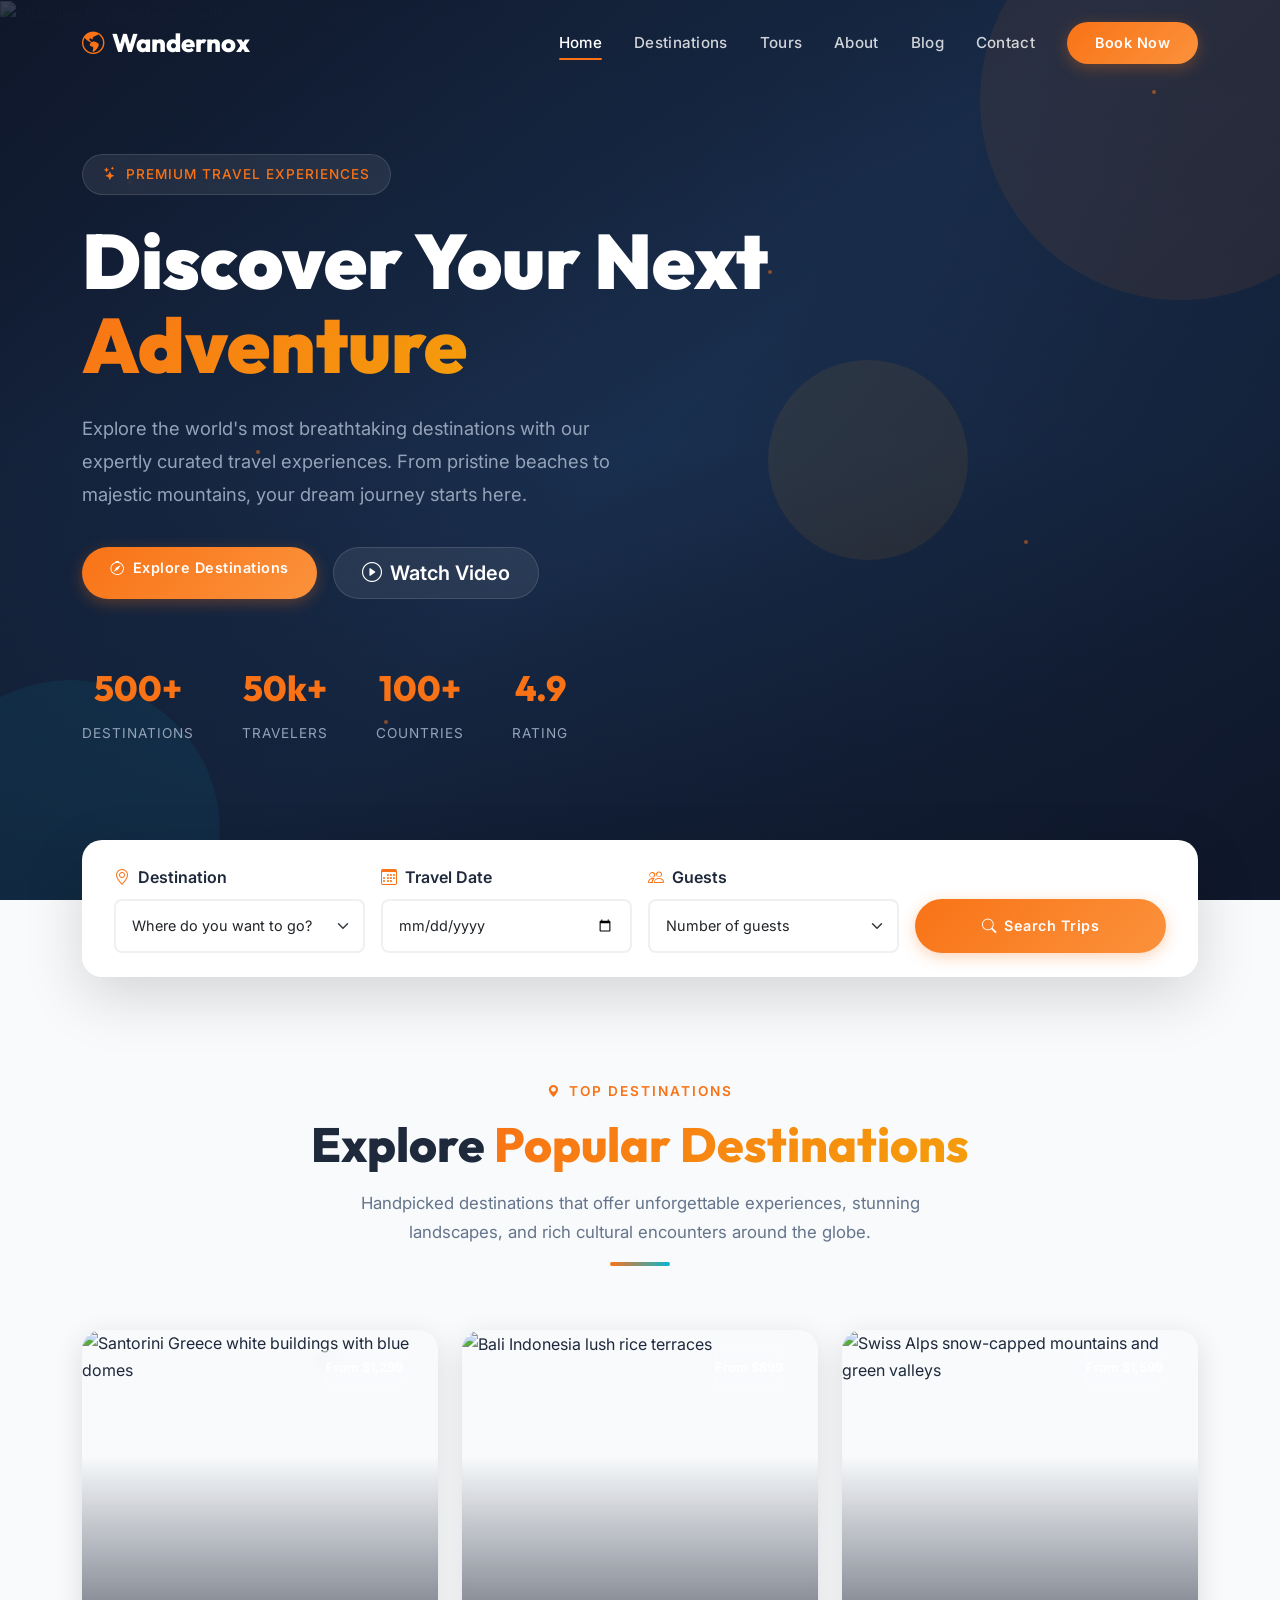
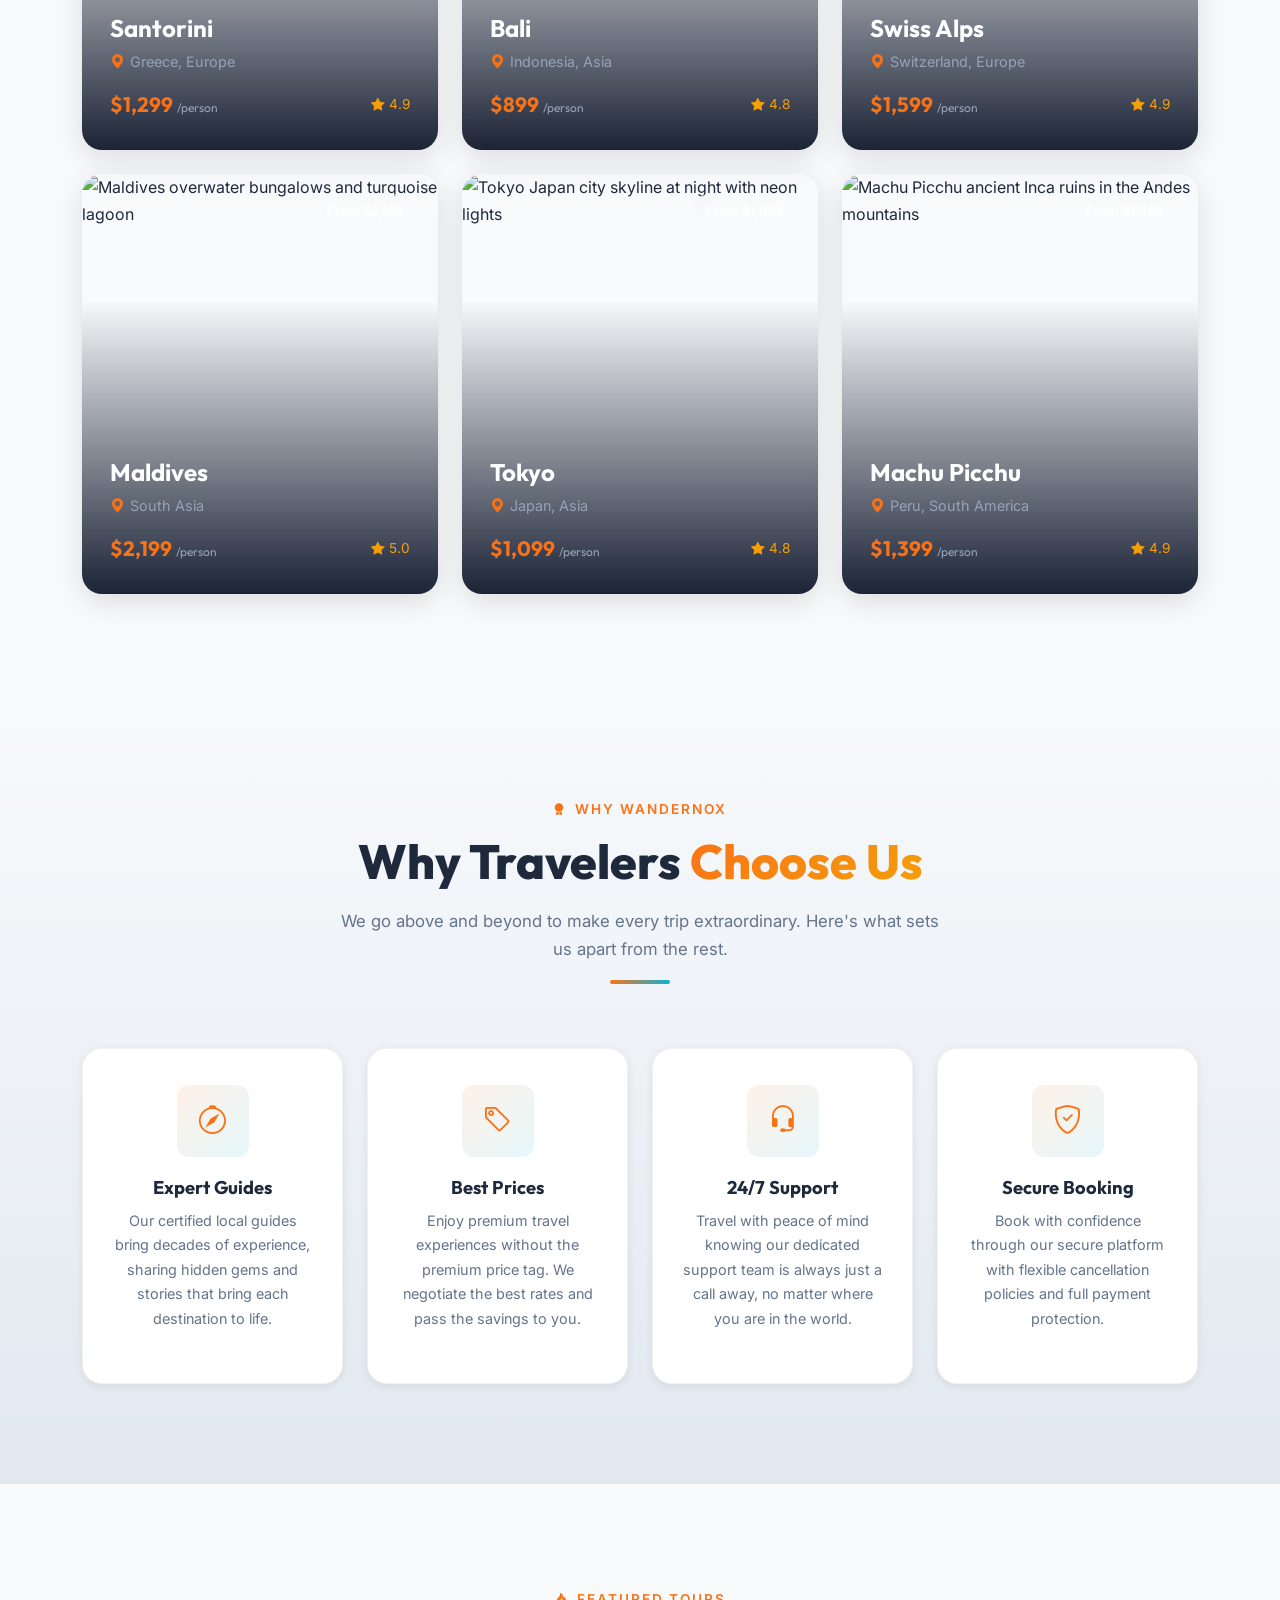
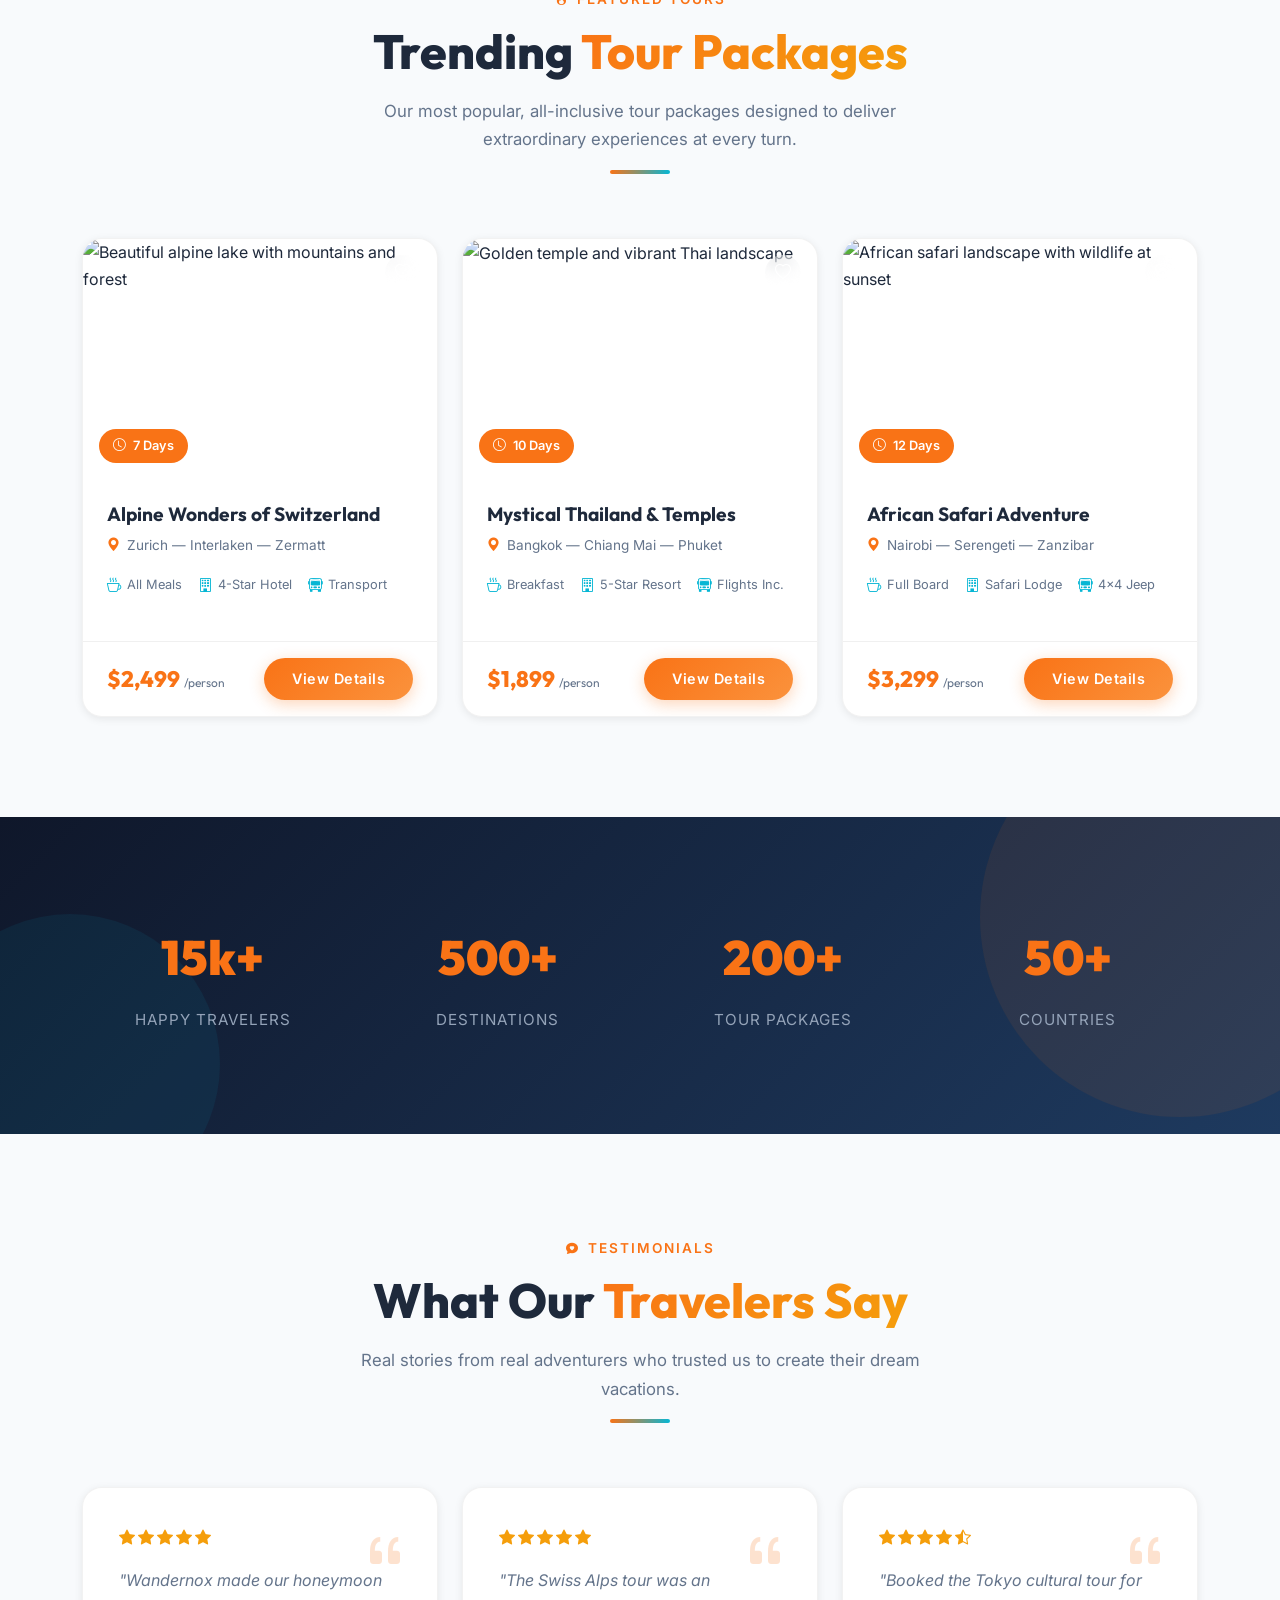
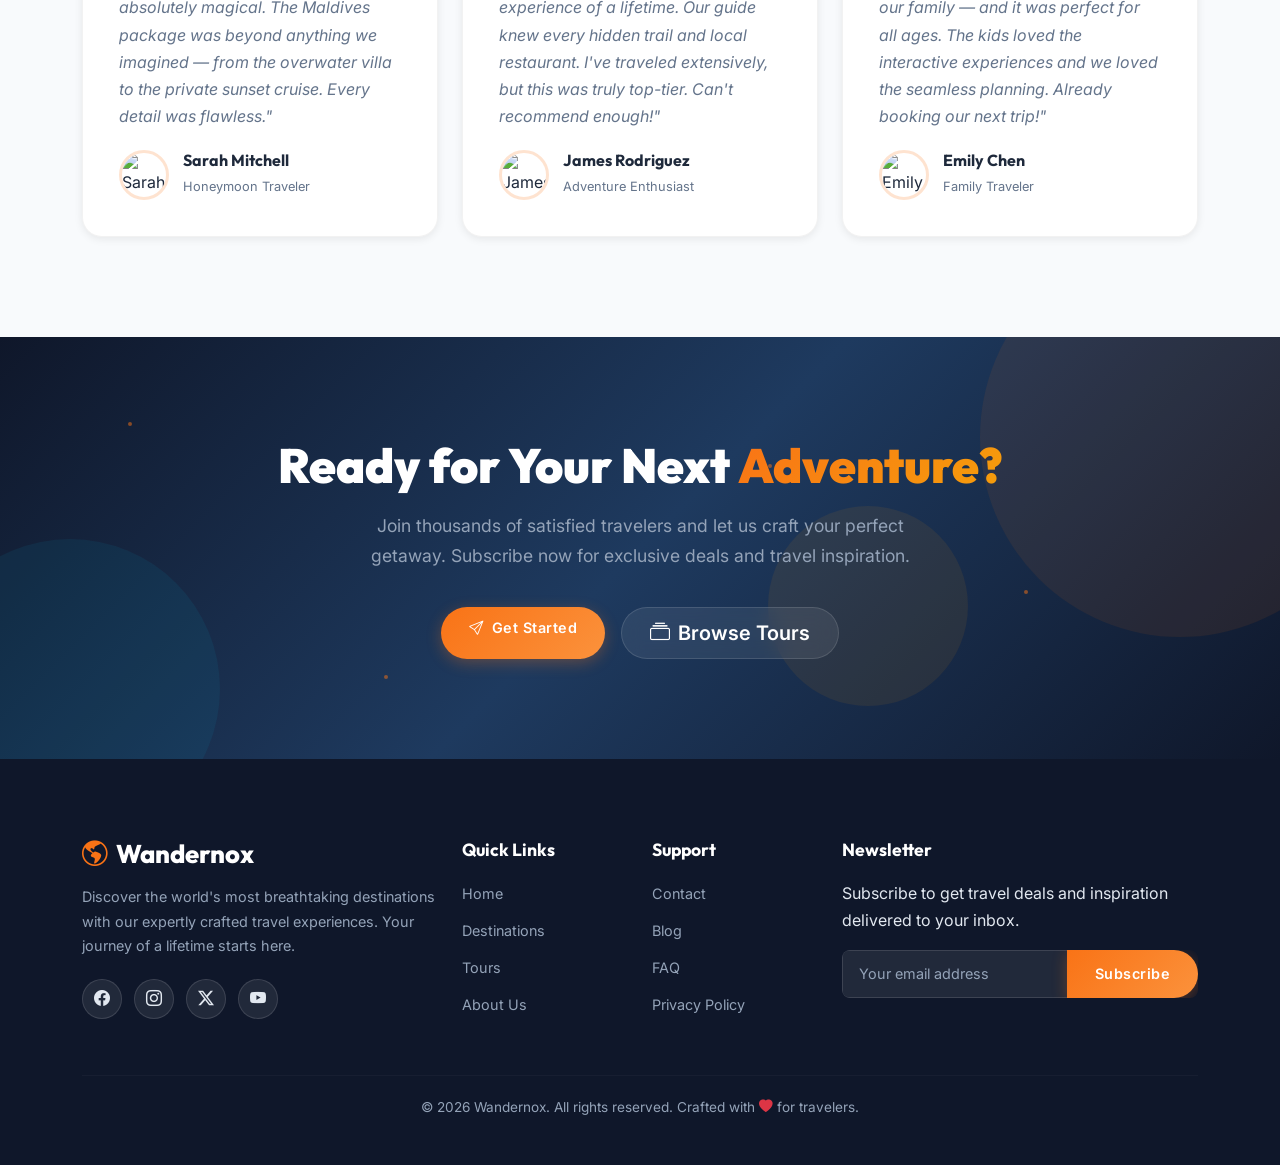
==== index.html @ d3d564c2 "first commit" ====
<!DOCTYPE html>
<html lang="en">
<head>
  <meta charset="UTF-8">
  <meta name="viewport" content="width=device-width, initial-scale=1.0">
  <title>Wandernox — Discover Your Next Adventure</title>
  <meta name="description" content="Explore the world's most breathtaking destinations with Wandernox. Premium travel experiences, expertly crafted tours, and unforgettable adventures await.">

  <!-- Fonts -->
  <link rel="preconnect" href="https://fonts.googleapis.com">
  <link rel="preconnect" href="https://fonts.gstatic.com" crossorigin>
  <link href="https://fonts.googleapis.com/css2?family=Inter:wght@300;400;500;600;700&family=Outfit:wght@400;500;600;700;800;900&display=swap" rel="stylesheet">

  <!-- Bootstrap 5 CSS -->
  <link href="https://cdn.jsdelivr.net/npm/bootstrap@5.3.3/dist/css/bootstrap.min.css" rel="stylesheet">

  <!-- Bootstrap Icons -->
  <link href="https://cdn.jsdelivr.net/npm/bootstrap-icons@1.11.3/font/bootstrap-icons.min.css" rel="stylesheet">

  <!-- AOS CSS -->
  <link href="https://cdn.jsdelivr.net/npm/aos@2.3.4/dist/aos.css" rel="stylesheet">

  <!-- Custom CSS -->
  <link href="css/style.css" rel="stylesheet">
</head>
<body>

  <!-- ============================================
       PRELOADER
       ============================================ -->
  <div class="preloader">
    <div class="spinner"></div>
  </div>

  <!-- ============================================
       NAVBAR
       ============================================ -->
  <nav class="navbar navbar-expand-lg navbar-dark fixed-top" id="mainNav">
    <div class="container">
      <a class="navbar-brand" href="index.html">
        <i class="bi bi-globe-americas"></i> Wandernox
      </a>
      <button class="navbar-toggler" type="button" data-bs-toggle="collapse" data-bs-target="#navbarNav">
        <span class="navbar-toggler-icon"></span>
      </button>
      <div class="collapse navbar-collapse" id="navbarNav">
        <ul class="navbar-nav ms-auto">
          <li class="nav-item"><a class="nav-link active" href="index.html">Home</a></li>
          <li class="nav-item"><a class="nav-link" href="destinations.html">Destinations</a></li>
          <li class="nav-item"><a class="nav-link" href="tours.html">Tours</a></li>
          <li class="nav-item"><a class="nav-link" href="about.html">About</a></li>
          <li class="nav-item"><a class="nav-link" href="blog.html">Blog</a></li>
          <li class="nav-item"><a class="nav-link" href="contact.html">Contact</a></li>
        </ul>
        <a href="contact.html" class="btn btn-accent ms-lg-3">Book Now</a>
      </div>
    </div>
  </nav>

  <!-- ============================================
       HERO SECTION
       ============================================ -->
  <section class="hero">
    <!-- Background Image -->
    <div class="hero-bg">
      <img src="https://images.unsplash.com/photo-1506929562872-bb421503ef21?w=1920&h=1080&fit=crop" alt="Stunning tropical beach with crystal clear water">
    </div>

    <!-- Overlay -->
    <div class="hero-overlay"></div>

    <!-- Floating Shapes -->
    <div class="floating-shapes">
      <div class="shape shape-1"></div>
      <div class="shape shape-2"></div>
      <div class="shape shape-3"></div>
    </div>

    <!-- Particles -->
    <div class="particles">
      <div class="particle"></div>
      <div class="particle"></div>
      <div class="particle"></div>
      <div class="particle"></div>
      <div class="particle"></div>
      <div class="particle"></div>
    </div>

    <!-- Hero Content -->
    <div class="container">
      <div class="hero-content" data-aos="fade-up">
        <div class="hero-badge">
          <i class="bi bi-stars"></i> Premium Travel Experiences
        </div>
        <h1>Discover Your Next<br><span>Adventure</span></h1>
        <p>Explore the world's most breathtaking destinations with our expertly curated travel experiences. From pristine beaches to majestic mountains, your dream journey starts here.</p>
        <div class="hero-buttons">
          <a href="destinations.html" class="btn btn-accent btn-lg">
            <i class="bi bi-compass me-2"></i>Explore Destinations
          </a>
          <a href="#" class="btn btn-glass btn-lg">
            <i class="bi bi-play-circle me-2"></i>Watch Video
          </a>
        </div>
        <div class="hero-stats" data-aos="fade-up" data-aos-delay="200">
          <div class="hero-stat">
            <span class="number">500+</span>
            <span class="label">Destinations</span>
          </div>
          <div class="hero-stat">
            <span class="number">50k+</span>
            <span class="label">Travelers</span>
          </div>
          <div class="hero-stat">
            <span class="number">100+</span>
            <span class="label">Countries</span>
          </div>
          <div class="hero-stat">
            <span class="number">4.9</span>
            <span class="label">Rating</span>
          </div>
        </div>
      </div>
    </div>
  </section>

  <!-- ============================================
       SEARCH BAR (Overlapping)
       ============================================ -->
  <div class="container">
    <div class="search-bar" data-aos="fade-up">
      <form class="row g-3 align-items-end">
        <div class="col-lg-3 col-md-6">
          <label class="form-label fw-semibold"><i class="bi bi-geo-alt text-accent me-1"></i> Destination</label>
          <select class="form-select">
            <option selected>Where do you want to go?</option>
            <option>Santorini, Greece</option>
            <option>Bali, Indonesia</option>
            <option>Swiss Alps, Switzerland</option>
            <option>Maldives</option>
            <option>Tokyo, Japan</option>
            <option>Machu Picchu, Peru</option>
          </select>
        </div>
        <div class="col-lg-3 col-md-6">
          <label class="form-label fw-semibold"><i class="bi bi-calendar3 text-accent me-1"></i> Travel Date</label>
          <input type="date" class="form-control">
        </div>
        <div class="col-lg-3 col-md-6">
          <label class="form-label fw-semibold"><i class="bi bi-people text-accent me-1"></i> Guests</label>
          <select class="form-select">
            <option selected>Number of guests</option>
            <option>1 Guest</option>
            <option>2 Guests</option>
            <option>3 Guests</option>
            <option>4 Guests</option>
            <option>5+ Guests</option>
          </select>
        </div>
        <div class="col-lg-3 col-md-6">
          <button type="submit" class="btn btn-accent w-100 py-3">
            <i class="bi bi-search me-2"></i>Search Trips
          </button>
        </div>
      </form>
    </div>
  </div>

  <!-- ============================================
       POPULAR DESTINATIONS
       ============================================ -->
  <section class="section">
    <div class="container">
      <div class="section-header" data-aos="fade-up">
        <div class="section-tag">
          <i class="bi bi-geo-alt-fill"></i> Top Destinations
        </div>
        <h2>Explore <span>Popular Destinations</span></h2>
        <p>Handpicked destinations that offer unforgettable experiences, stunning landscapes, and rich cultural encounters around the globe.</p>
        <div class="section-divider"></div>
      </div>

      <div class="row g-4">
        <!-- Destination 1: Santorini -->
        <div class="col-lg-4 col-md-6" data-aos="fade-up" data-aos-delay="0">
          <div class="destination-card">
            <img src="https://images.unsplash.com/photo-1613395877344-13d4a8e0d49e?w=800&h=1000&fit=crop" alt="Santorini Greece white buildings with blue domes">
            <div class="card-overlay">
              <span class="card-badge">From $1,299</span>
              <h3>Santorini</h3>
              <div class="location">
                <i class="bi bi-geo-alt-fill"></i> Greece, Europe
              </div>
              <div class="card-meta">
                <span class="price">$1,299 <small>/person</small></span>
                <span class="rating"><i class="bi bi-star-fill"></i> 4.9</span>
              </div>
            </div>
          </div>
        </div>

        <!-- Destination 2: Bali -->
        <div class="col-lg-4 col-md-6" data-aos="fade-up" data-aos-delay="100">
          <div class="destination-card">
            <img src="https://images.unsplash.com/photo-1537996194471-e657df975ab4?w=800&h=1000&fit=crop" alt="Bali Indonesia lush rice terraces">
            <div class="card-overlay">
              <span class="card-badge">From $899</span>
              <h3>Bali</h3>
              <div class="location">
                <i class="bi bi-geo-alt-fill"></i> Indonesia, Asia
              </div>
              <div class="card-meta">
                <span class="price">$899 <small>/person</small></span>
                <span class="rating"><i class="bi bi-star-fill"></i> 4.8</span>
              </div>
            </div>
          </div>
        </div>

        <!-- Destination 3: Swiss Alps -->
        <div class="col-lg-4 col-md-6" data-aos="fade-up" data-aos-delay="200">
          <div class="destination-card">
            <img src="https://images.unsplash.com/photo-1531366936337-7c912a4589a7?w=800&h=1000&fit=crop" alt="Swiss Alps snow-capped mountains and green valleys">
            <div class="card-overlay">
              <span class="card-badge">From $1,599</span>
              <h3>Swiss Alps</h3>
              <div class="location">
                <i class="bi bi-geo-alt-fill"></i> Switzerland, Europe
              </div>
              <div class="card-meta">
                <span class="price">$1,599 <small>/person</small></span>
                <span class="rating"><i class="bi bi-star-fill"></i> 4.9</span>
              </div>
            </div>
          </div>
        </div>

        <!-- Destination 4: Maldives -->
        <div class="col-lg-4 col-md-6" data-aos="fade-up" data-aos-delay="0">
          <div class="destination-card">
            <img src="https://images.unsplash.com/photo-1514282401047-d79a71a590e8?w=800&h=1000&fit=crop" alt="Maldives overwater bungalows and turquoise lagoon">
            <div class="card-overlay">
              <span class="card-badge">From $2,199</span>
              <h3>Maldives</h3>
              <div class="location">
                <i class="bi bi-geo-alt-fill"></i> South Asia
              </div>
              <div class="card-meta">
                <span class="price">$2,199 <small>/person</small></span>
                <span class="rating"><i class="bi bi-star-fill"></i> 5.0</span>
              </div>
            </div>
          </div>
        </div>

        <!-- Destination 5: Tokyo -->
        <div class="col-lg-4 col-md-6" data-aos="fade-up" data-aos-delay="100">
          <div class="destination-card">
            <img src="https://images.unsplash.com/photo-1540959733332-eab4deabeeaf?w=800&h=1000&fit=crop" alt="Tokyo Japan city skyline at night with neon lights">
            <div class="card-overlay">
              <span class="card-badge">From $1,099</span>
              <h3>Tokyo</h3>
              <div class="location">
                <i class="bi bi-geo-alt-fill"></i> Japan, Asia
              </div>
              <div class="card-meta">
                <span class="price">$1,099 <small>/person</small></span>
                <span class="rating"><i class="bi bi-star-fill"></i> 4.8</span>
              </div>
            </div>
          </div>
        </div>

        <!-- Destination 6: Machu Picchu -->
        <div class="col-lg-4 col-md-6" data-aos="fade-up" data-aos-delay="200">
          <div class="destination-card">
            <img src="https://images.unsplash.com/photo-1587595431973-160d0d94add1?w=800&h=1000&fit=crop" alt="Machu Picchu ancient Inca ruins in the Andes mountains">
            <div class="card-overlay">
              <span class="card-badge">From $1,399</span>
              <h3>Machu Picchu</h3>
              <div class="location">
                <i class="bi bi-geo-alt-fill"></i> Peru, South America
              </div>
              <div class="card-meta">
                <span class="price">$1,399 <small>/person</small></span>
                <span class="rating"><i class="bi bi-star-fill"></i> 4.9</span>
              </div>
            </div>
          </div>
        </div>
      </div>
    </div>
  </section>

  <!-- ============================================
       WHY CHOOSE US
       ============================================ -->
  <section class="section section-gradient">
    <div class="container">
      <div class="section-header" data-aos="fade-up">
        <div class="section-tag">
          <i class="bi bi-award-fill"></i> Why Wandernox
        </div>
        <h2>Why Travelers <span>Choose Us</span></h2>
        <p>We go above and beyond to make every trip extraordinary. Here's what sets us apart from the rest.</p>
        <div class="section-divider"></div>
      </div>

      <div class="row g-4">
        <!-- Feature 1 -->
        <div class="col-lg-3 col-md-6" data-aos="fade-up" data-aos-delay="0">
          <div class="feature-card">
            <div class="icon-wrap">
              <i class="bi bi-compass"></i>
            </div>
            <h4>Expert Guides</h4>
            <p>Our certified local guides bring decades of experience, sharing hidden gems and stories that bring each destination to life.</p>
          </div>
        </div>

        <!-- Feature 2 -->
        <div class="col-lg-3 col-md-6" data-aos="fade-up" data-aos-delay="100">
          <div class="feature-card">
            <div class="icon-wrap">
              <i class="bi bi-tag"></i>
            </div>
            <h4>Best Prices</h4>
            <p>Enjoy premium travel experiences without the premium price tag. We negotiate the best rates and pass the savings to you.</p>
          </div>
        </div>

        <!-- Feature 3 -->
        <div class="col-lg-3 col-md-6" data-aos="fade-up" data-aos-delay="200">
          <div class="feature-card">
            <div class="icon-wrap">
              <i class="bi bi-headset"></i>
            </div>
            <h4>24/7 Support</h4>
            <p>Travel with peace of mind knowing our dedicated support team is always just a call away, no matter where you are in the world.</p>
          </div>
        </div>

        <!-- Feature 4 -->
        <div class="col-lg-3 col-md-6" data-aos="fade-up" data-aos-delay="300">
          <div class="feature-card">
            <div class="icon-wrap">
              <i class="bi bi-shield-check"></i>
            </div>
            <h4>Secure Booking</h4>
            <p>Book with confidence through our secure platform with flexible cancellation policies and full payment protection.</p>
          </div>
        </div>
      </div>
    </div>
  </section>

  <!-- ============================================
       FEATURED TOURS
       ============================================ -->
  <section class="section">
    <div class="container">
      <div class="section-header" data-aos="fade-up">
        <div class="section-tag">
          <i class="bi bi-fire"></i> Featured Tours
        </div>
        <h2>Trending <span>Tour Packages</span></h2>
        <p>Our most popular, all-inclusive tour packages designed to deliver extraordinary experiences at every turn.</p>
        <div class="section-divider"></div>
      </div>

      <div class="row g-4">
        <!-- Tour 1 -->
        <div class="col-lg-4 col-md-6" data-aos="fade-up" data-aos-delay="0">
          <div class="tour-card">
            <div class="card-image">
              <img src="https://images.unsplash.com/photo-1476514525535-07fb3b4ae5f1?w=800&h=600&fit=crop" alt="Beautiful alpine lake with mountains and forest">
              <span class="duration-badge"><i class="bi bi-clock me-1"></i> 7 Days</span>
              <span class="favorite-btn"><i class="bi bi-heart"></i></span>
            </div>
            <div class="card-body">
              <h4>Alpine Wonders of Switzerland</h4>
              <div class="location">
                <i class="bi bi-geo-alt-fill"></i> Zurich — Interlaken — Zermatt
              </div>
              <div class="card-features">
                <span class="feature"><i class="bi bi-cup-hot"></i> All Meals</span>
                <span class="feature"><i class="bi bi-building"></i> 4-Star Hotel</span>
                <span class="feature"><i class="bi bi-bus-front"></i> Transport</span>
              </div>
            </div>
            <div class="card-footer">
              <span class="price">$2,499 <small>/person</small></span>
              <a href="tours.html" class="btn btn-accent btn-sm">View Details</a>
            </div>
          </div>
        </div>

        <!-- Tour 2 -->
        <div class="col-lg-4 col-md-6" data-aos="fade-up" data-aos-delay="100">
          <div class="tour-card">
            <div class="card-image">
              <img src="https://images.unsplash.com/photo-1528181304800-259b08848526?w=800&h=600&fit=crop" alt="Golden temple and vibrant Thai landscape">
              <span class="duration-badge"><i class="bi bi-clock me-1"></i> 10 Days</span>
              <span class="favorite-btn"><i class="bi bi-heart"></i></span>
            </div>
            <div class="card-body">
              <h4>Mystical Thailand & Temples</h4>
              <div class="location">
                <i class="bi bi-geo-alt-fill"></i> Bangkok — Chiang Mai — Phuket
              </div>
              <div class="card-features">
                <span class="feature"><i class="bi bi-cup-hot"></i> Breakfast</span>
                <span class="feature"><i class="bi bi-building"></i> 5-Star Resort</span>
                <span class="feature"><i class="bi bi-bus-front"></i> Flights Inc.</span>
              </div>
            </div>
            <div class="card-footer">
              <span class="price">$1,899 <small>/person</small></span>
              <a href="tours.html" class="btn btn-accent btn-sm">View Details</a>
            </div>
          </div>
        </div>

        <!-- Tour 3 -->
        <div class="col-lg-4 col-md-6" data-aos="fade-up" data-aos-delay="200">
          <div class="tour-card">
            <div class="card-image">
              <img src="https://images.unsplash.com/photo-1489392191049-fc10c97e64b6?w=800&h=600&fit=crop" alt="African safari landscape with wildlife at sunset">
              <span class="duration-badge"><i class="bi bi-clock me-1"></i> 12 Days</span>
              <span class="favorite-btn"><i class="bi bi-heart"></i></span>
            </div>
            <div class="card-body">
              <h4>African Safari Adventure</h4>
              <div class="location">
                <i class="bi bi-geo-alt-fill"></i> Nairobi — Serengeti — Zanzibar
              </div>
              <div class="card-features">
                <span class="feature"><i class="bi bi-cup-hot"></i> Full Board</span>
                <span class="feature"><i class="bi bi-building"></i> Safari Lodge</span>
                <span class="feature"><i class="bi bi-bus-front"></i> 4x4 Jeep</span>
              </div>
            </div>
            <div class="card-footer">
              <span class="price">$3,299 <small>/person</small></span>
              <a href="tours.html" class="btn btn-accent btn-sm">View Details</a>
            </div>
          </div>
        </div>
      </div>
    </div>
  </section>

  <!-- ============================================
       STATS COUNTER SECTION
       ============================================ -->
  <section class="stats-section">
    <!-- Floating Shapes -->
    <div class="floating-shapes">
      <div class="shape shape-1"></div>
      <div class="shape shape-2"></div>
    </div>

    <div class="container position-relative" style="z-index: 2;">
      <div class="row g-4">
        <div class="col-lg-3 col-md-6" data-aos="zoom-in" data-aos-delay="0">
          <div class="stat-item">
            <span class="stat-number">15k+</span>
            <span class="stat-label">Happy Travelers</span>
          </div>
        </div>
        <div class="col-lg-3 col-md-6" data-aos="zoom-in" data-aos-delay="100">
          <div class="stat-item">
            <span class="stat-number">500+</span>
            <span class="stat-label">Destinations</span>
          </div>
        </div>
        <div class="col-lg-3 col-md-6" data-aos="zoom-in" data-aos-delay="200">
          <div class="stat-item">
            <span class="stat-number">200+</span>
            <span class="stat-label">Tour Packages</span>
          </div>
        </div>
        <div class="col-lg-3 col-md-6" data-aos="zoom-in" data-aos-delay="300">
          <div class="stat-item">
            <span class="stat-number">50+</span>
            <span class="stat-label">Countries</span>
          </div>
        </div>
      </div>
    </div>
  </section>

  <!-- ============================================
       TESTIMONIALS
       ============================================ -->
  <section class="section">
    <div class="container">
      <div class="section-header" data-aos="fade-up">
        <div class="section-tag">
          <i class="bi bi-chat-heart-fill"></i> Testimonials
        </div>
        <h2>What Our <span>Travelers Say</span></h2>
        <p>Real stories from real adventurers who trusted us to create their dream vacations.</p>
        <div class="section-divider"></div>
      </div>

      <div class="row g-4">
        <!-- Testimonial 1 -->
        <div class="col-lg-4 col-md-6" data-aos="fade-up" data-aos-delay="0">
          <div class="testimonial-card">
            <i class="bi bi-quote quote-icon"></i>
            <div class="stars">
              <i class="bi bi-star-fill"></i>
              <i class="bi bi-star-fill"></i>
              <i class="bi bi-star-fill"></i>
              <i class="bi bi-star-fill"></i>
              <i class="bi bi-star-fill"></i>
            </div>
            <p>"Wandernox made our honeymoon absolutely magical. The Maldives package was beyond anything we imagined — from the overwater villa to the private sunset cruise. Every detail was flawless."</p>
            <div class="author">
              <img src="https://images.unsplash.com/photo-1494790108377-be9c29b29330?w=100&h=100&fit=crop&crop=face" alt="Sarah Mitchell portrait">
              <div class="author-info">
                <h5>Sarah Mitchell</h5>
                <span>Honeymoon Traveler</span>
              </div>
            </div>
          </div>
        </div>

        <!-- Testimonial 2 -->
        <div class="col-lg-4 col-md-6" data-aos="fade-up" data-aos-delay="100">
          <div class="testimonial-card">
            <i class="bi bi-quote quote-icon"></i>
            <div class="stars">
              <i class="bi bi-star-fill"></i>
              <i class="bi bi-star-fill"></i>
              <i class="bi bi-star-fill"></i>
              <i class="bi bi-star-fill"></i>
              <i class="bi bi-star-fill"></i>
            </div>
            <p>"The Swiss Alps tour was an experience of a lifetime. Our guide knew every hidden trail and local restaurant. I've traveled extensively, but this was truly top-tier. Can't recommend enough!"</p>
            <div class="author">
              <img src="https://images.unsplash.com/photo-1507003211169-0a1dd7228f2d?w=100&h=100&fit=crop&crop=face" alt="James Rodriguez portrait">
              <div class="author-info">
                <h5>James Rodriguez</h5>
                <span>Adventure Enthusiast</span>
              </div>
            </div>
          </div>
        </div>

        <!-- Testimonial 3 -->
        <div class="col-lg-4 col-md-6" data-aos="fade-up" data-aos-delay="200">
          <div class="testimonial-card">
            <i class="bi bi-quote quote-icon"></i>
            <div class="stars">
              <i class="bi bi-star-fill"></i>
              <i class="bi bi-star-fill"></i>
              <i class="bi bi-star-fill"></i>
              <i class="bi bi-star-fill"></i>
              <i class="bi bi-star-half"></i>
            </div>
            <p>"Booked the Tokyo cultural tour for our family — and it was perfect for all ages. The kids loved the interactive experiences and we loved the seamless planning. Already booking our next trip!"</p>
            <div class="author">
              <img src="https://images.unsplash.com/photo-1438761681033-6461ffad8d80?w=100&h=100&fit=crop&crop=face" alt="Emily Chen portrait">
              <div class="author-info">
                <h5>Emily Chen</h5>
                <span>Family Traveler</span>
              </div>
            </div>
          </div>
        </div>
      </div>
    </div>
  </section>

  <!-- ============================================
       CTA SECTION
       ============================================ -->
  <section class="cta-section">
    <!-- Floating Shapes -->
    <div class="floating-shapes">
      <div class="shape shape-1"></div>
      <div class="shape shape-2"></div>
      <div class="shape shape-3"></div>
    </div>

    <!-- Particles -->
    <div class="particles">
      <div class="particle"></div>
      <div class="particle"></div>
      <div class="particle"></div>
      <div class="particle"></div>
    </div>

    <div class="container position-relative" style="z-index: 2;" data-aos="zoom-in">
      <h2>Ready for Your Next <span>Adventure?</span></h2>
      <p>Join thousands of satisfied travelers and let us craft your perfect getaway. Subscribe now for exclusive deals and travel inspiration.</p>
      <div class="d-flex justify-content-center gap-3 flex-wrap">
        <a href="contact.html" class="btn btn-accent btn-lg">
          <i class="bi bi-send me-2"></i>Get Started
        </a>
        <a href="tours.html" class="btn btn-glass btn-lg">
          <i class="bi bi-collection me-2"></i>Browse Tours
        </a>
      </div>
    </div>
  </section>

  <!-- ============================================
       FOOTER
       ============================================ -->
  <footer class="footer">
    <div class="container">
      <div class="row g-4">
        <div class="col-lg-4">
          <div class="footer-brand">
            <h3><i class="bi bi-globe-americas"></i> Wandernox</h3>
            <p>Discover the world's most breathtaking destinations with our expertly crafted travel experiences. Your journey of a lifetime starts here.</p>
            <div class="social-links">
              <a href="#"><i class="bi bi-facebook"></i></a>
              <a href="#"><i class="bi bi-instagram"></i></a>
              <a href="#"><i class="bi bi-twitter-x"></i></a>
              <a href="#"><i class="bi bi-youtube"></i></a>
            </div>
          </div>
        </div>
        <div class="col-lg-2 col-md-4">
          <h5>Quick Links</h5>
          <ul class="footer-links">
            <li><a href="index.html">Home</a></li>
            <li><a href="destinations.html">Destinations</a></li>
            <li><a href="tours.html">Tours</a></li>
            <li><a href="about.html">About Us</a></li>
          </ul>
        </div>
        <div class="col-lg-2 col-md-4">
          <h5>Support</h5>
          <ul class="footer-links">
            <li><a href="contact.html">Contact</a></li>
            <li><a href="blog.html">Blog</a></li>
            <li><a href="#">FAQ</a></li>
            <li><a href="#">Privacy Policy</a></li>
          </ul>
        </div>
        <div class="col-lg-4 col-md-4">
          <h5>Newsletter</h5>
          <p>Subscribe to get travel deals and inspiration delivered to your inbox.</p>
          <form class="newsletter-form">
            <div class="input-group">
              <input type="email" class="form-control" placeholder="Your email address">
              <button class="btn btn-accent" type="submit">Subscribe</button>
            </div>
          </form>
        </div>
      </div>
      <hr>
      <div class="footer-bottom">
        <p>&copy; 2026 Wandernox. All rights reserved. Crafted with <i class="bi bi-heart-fill text-danger"></i> for travelers.</p>
      </div>
    </div>
  </footer>

  <!-- Back to Top Button -->
  <button class="back-to-top">
    <i class="bi bi-arrow-up-short"></i>
  </button>

  <!-- Bootstrap JS -->
  <script src="https://cdn.jsdelivr.net/npm/bootstrap@5.3.3/dist/js/bootstrap.bundle.min.js"></script>

  <!-- AOS JS -->
  <script src="https://cdn.jsdelivr.net/npm/aos@2.3.4/dist/aos.js"></script>

  <script>
    // Initialize AOS
    AOS.init({ duration: 800, once: true, offset: 100 });

    // Navbar scroll effect
    window.addEventListener('scroll', () => {
      const nav = document.getElementById('mainNav');
      const btn = document.querySelector('.back-to-top');
      if (window.scrollY > 50) {
        nav.classList.add('scrolled');
        btn.classList.add('visible');
      } else {
        nav.classList.remove('scrolled');
        btn.classList.remove('visible');
      }
    });

    // Preloader
    window.addEventListener('load', () => {
      document.querySelector('.preloader').classList.add('hidden');
    });

    // Back to top
    document.querySelector('.back-to-top').addEventListener('click', () => {
      window.scrollTo({ top: 0, behavior: 'smooth' });
    });
  </script>
</body>
</html>
---- css/style.css ----
/* ============================================
   WANDERNOX - Premium Travel Website
   Design System & Global Styles
   ============================================ */

/* === CSS Custom Properties === */
:root {
  --primary: #0f172a;
  --primary-light: #1e293b;
  --primary-mid: #1e3a5f;
  --accent: #f97316;
  --accent-hover: #ea580c;
  --accent-glow: rgba(249, 115, 22, 0.4);
  --cyan: #06b6d4;
  --cyan-glow: rgba(6, 182, 212, 0.3);
  --gold: #f59e0b;
  --emerald: #10b981;
  --rose: #f43f5e;
  --light-bg: #f8fafc;
  --card-bg: #ffffff;
  --glass: rgba(255, 255, 255, 0.08);
  --glass-border: rgba(255, 255, 255, 0.12);
  --glass-strong: rgba(255, 255, 255, 0.15);
  --text-light: #e2e8f0;
  --text-muted-light: #94a3b8;
  --text-dark: #1e293b;
  --text-muted-dark: #64748b;
  --shadow-sm: 0 2px 8px rgba(0, 0, 0, 0.08);
  --shadow-md: 0 8px 30px rgba(0, 0, 0, 0.12);
  --shadow-lg: 0 20px 60px rgba(0, 0, 0, 0.15);
  --shadow-glow: 0 8px 32px rgba(249, 115, 22, 0.25);
  --radius-sm: 8px;
  --radius-md: 12px;
  --radius-lg: 20px;
  --radius-xl: 28px;
  --transition: all 0.3s cubic-bezier(0.4, 0, 0.2, 1);
  --transition-slow: all 0.5s cubic-bezier(0.4, 0, 0.2, 1);
  --font-heading: 'Outfit', sans-serif;
  --font-body: 'Inter', sans-serif;
}

/* === Reset & Base === */
*,
*::before,
*::after {
  margin: 0;
  padding: 0;
  box-sizing: border-box;
}

html {
  scroll-behavior: smooth;
  scroll-padding-top: 80px;
}

body {
  font-family: var(--font-body);
  font-weight: 400;
  color: var(--text-dark);
  background: var(--light-bg);
  line-height: 1.7;
  overflow-x: hidden;
}

h1, h2, h3, h4, h5, h6 {
  font-family: var(--font-heading);
  font-weight: 700;
  line-height: 1.2;
}

a {
  text-decoration: none;
  color: inherit;
  transition: var(--transition);
}

img {
  max-width: 100%;
  height: auto;
}

/* === Scrollbar === */
::-webkit-scrollbar {
  width: 8px;
}
::-webkit-scrollbar-track {
  background: var(--primary);
}
::-webkit-scrollbar-thumb {
  background: var(--accent);
  border-radius: 4px;
}
::-webkit-scrollbar-thumb:hover {
  background: var(--accent-hover);
}

/* === Selection === */
::selection {
  background: var(--accent);
  color: #fff;
}

/* ============================================
   NAVBAR
   ============================================ */
#mainNav {
  padding: 16px 0;
  transition: var(--transition-slow);
  background: transparent;
  z-index: 1050;
}

#mainNav.scrolled {
  padding: 10px 0;
  background: rgba(15, 23, 42, 0.95);
  backdrop-filter: blur(20px);
  -webkit-backdrop-filter: blur(20px);
  box-shadow: 0 4px 30px rgba(0, 0, 0, 0.3);
}

.navbar-brand {
  font-family: var(--font-heading);
  font-size: 1.6rem;
  font-weight: 800;
  color: #fff !important;
  display: flex;
  align-items: center;
  gap: 8px;
}

.navbar-brand i {
  color: var(--accent);
  font-size: 1.4rem;
}

.navbar-nav .nav-link {
  color: rgba(255, 255, 255, 0.8) !important;
  font-weight: 500;
  font-size: 0.95rem;
  padding: 8px 16px !important;
  position: relative;
  letter-spacing: 0.3px;
}

.navbar-nav .nav-link::after {
  content: '';
  position: absolute;
  bottom: 4px;
  left: 16px;
  right: 16px;
  height: 2px;
  background: var(--accent);
  transform: scaleX(0);
  transition: var(--transition);
  border-radius: 2px;
}

.navbar-nav .nav-link:hover,
.navbar-nav .nav-link.active {
  color: #fff !important;
}

.navbar-nav .nav-link:hover::after,
.navbar-nav .nav-link.active::after {
  transform: scaleX(1);
}

.btn-accent {
  background: linear-gradient(135deg, var(--accent), #fb923c);
  color: #fff;
  border: none;
  padding: 10px 28px;
  border-radius: 50px;
  font-weight: 600;
  font-size: 0.9rem;
  letter-spacing: 0.5px;
  transition: var(--transition);
  box-shadow: 0 4px 15px rgba(249, 115, 22, 0.3);
}

.btn-accent:hover {
  background: linear-gradient(135deg, var(--accent-hover), var(--accent));
  color: #fff;
  transform: translateY(-2px);
  box-shadow: var(--shadow-glow);
}

.btn-outline-accent {
  border: 2px solid var(--accent);
  color: var(--accent);
  padding: 10px 28px;
  border-radius: 50px;
  font-weight: 600;
  font-size: 0.9rem;
  background: transparent;
  transition: var(--transition);
}

.btn-outline-accent:hover {
  background: var(--accent);
  color: #fff;
  transform: translateY(-2px);
  box-shadow: var(--shadow-glow);
}

.btn-glass {
  background: var(--glass);
  backdrop-filter: blur(10px);
  border: 1px solid var(--glass-border);
  color: #fff;
  padding: 10px 28px;
  border-radius: 50px;
  font-weight: 600;
  transition: var(--transition);
}

.btn-glass:hover {
  background: var(--glass-strong);
  color: #fff;
  transform: translateY(-2px);
}

/* ============================================
   HERO SECTIONS
   ============================================ */
.hero {
  min-height: 100vh;
  display: flex;
  align-items: center;
  position: relative;
  overflow: hidden;
  background: linear-gradient(135deg, var(--primary) 0%, var(--primary-mid) 50%, var(--primary) 100%);
}

.hero-bg {
  position: absolute;
  inset: 0;
  z-index: 0;
}

.hero-bg img {
  width: 100%;
  height: 100%;
  object-fit: cover;
  opacity: 0.35;
}

.hero-overlay {
  position: absolute;
  inset: 0;
  background: linear-gradient(
    180deg,
    rgba(15, 23, 42, 0.5) 0%,
    rgba(15, 23, 42, 0.3) 50%,
    rgba(15, 23, 42, 0.8) 100%
  );
  z-index: 1;
}

.hero-content {
  position: relative;
  z-index: 2;
  color: #fff;
}

.hero-badge {
  display: inline-flex;
  align-items: center;
  gap: 8px;
  background: var(--glass);
  backdrop-filter: blur(10px);
  border: 1px solid var(--glass-border);
  padding: 8px 20px;
  border-radius: 50px;
  font-size: 0.85rem;
  font-weight: 500;
  color: var(--accent);
  margin-bottom: 24px;
  letter-spacing: 1px;
  text-transform: uppercase;
}

.hero h1 {
  font-size: clamp(2.5rem, 6vw, 5rem);
  font-weight: 900;
  margin-bottom: 24px;
  line-height: 1.1;
}

.hero h1 span {
  background: linear-gradient(135deg, var(--accent), var(--gold));
  -webkit-background-clip: text;
  -webkit-text-fill-color: transparent;
  background-clip: text;
}

.hero p {
  font-size: 1.15rem;
  color: var(--text-muted-light);
  max-width: 540px;
  margin-bottom: 36px;
  line-height: 1.8;
}

.hero-buttons {
  display: flex;
  gap: 16px;
  flex-wrap: wrap;
}

.hero-stats {
  display: flex;
  gap: 48px;
  margin-top: 60px;
}

.hero-stat {
  text-align: center;
}

.hero-stat .number {
  font-family: var(--font-heading);
  font-size: 2.2rem;
  font-weight: 800;
  color: var(--accent);
  display: block;
}

.hero-stat .label {
  font-size: 0.85rem;
  color: var(--text-muted-light);
  text-transform: uppercase;
  letter-spacing: 1px;
}

/* Page Hero (for inner pages) */
.page-hero {
  min-height: 50vh;
  display: flex;
  align-items: center;
  justify-content: center;
  text-align: center;
  position: relative;
  overflow: hidden;
  background: linear-gradient(135deg, var(--primary) 0%, var(--primary-mid) 50%, var(--primary) 100%);
  padding-top: 100px;
}

.page-hero .hero-bg img {
  opacity: 0.25;
}

.page-hero .hero-content {
  z-index: 2;
}

.page-hero h1 {
  font-size: clamp(2.2rem, 5vw, 3.5rem);
  font-weight: 900;
  color: #fff;
  margin-bottom: 16px;
}

.page-hero p {
  font-size: 1.1rem;
  color: var(--text-muted-light);
  max-width: 600px;
  margin: 0 auto;
}

.breadcrumb-custom {
  display: flex;
  justify-content: center;
  gap: 8px;
  margin-top: 20px;
  font-size: 0.9rem;
}

.breadcrumb-custom a {
  color: var(--accent);
}

.breadcrumb-custom span {
  color: var(--text-muted-light);
}

/* ============================================
   FLOATING ELEMENTS & DECORATIONS
   ============================================ */
.floating-shapes {
  position: absolute;
  inset: 0;
  z-index: 1;
  pointer-events: none;
  overflow: hidden;
}

.shape {
  position: absolute;
  border-radius: 50%;
  opacity: 0.08;
}

.shape-1 {
  width: 400px;
  height: 400px;
  background: var(--accent);
  top: -100px;
  right: -100px;
  animation: float 8s ease-in-out infinite;
}

.shape-2 {
  width: 300px;
  height: 300px;
  background: var(--cyan);
  bottom: -80px;
  left: -80px;
  animation: float 10s ease-in-out infinite reverse;
}

.shape-3 {
  width: 200px;
  height: 200px;
  background: var(--gold);
  top: 40%;
  left: 60%;
  animation: float 12s ease-in-out infinite;
}

@keyframes float {
  0%, 100% { transform: translate(0, 0) rotate(0deg); }
  33% { transform: translate(30px, -30px) rotate(5deg); }
  66% { transform: translate(-20px, 20px) rotate(-3deg); }
}

/* Particle dots */
.particles {
  position: absolute;
  inset: 0;
  z-index: 1;
  pointer-events: none;
}

.particle {
  position: absolute;
  width: 4px;
  height: 4px;
  background: var(--accent);
  border-radius: 50%;
  opacity: 0.5;
  animation: twinkle 3s ease-in-out infinite;
}

.particle:nth-child(1) { top: 20%; left: 10%; animation-delay: 0s; }
.particle:nth-child(2) { top: 60%; left: 80%; animation-delay: 0.5s; }
.particle:nth-child(3) { top: 30%; left: 60%; animation-delay: 1s; }
.particle:nth-child(4) { top: 80%; left: 30%; animation-delay: 1.5s; }
.particle:nth-child(5) { top: 10%; left: 90%; animation-delay: 2s; }
.particle:nth-child(6) { top: 50%; left: 20%; animation-delay: 2.5s; }

@keyframes twinkle {
  0%, 100% { opacity: 0.3; transform: scale(1); }
  50% { opacity: 0.8; transform: scale(1.5); }
}

/* ============================================
   SECTION STYLES
   ============================================ */
.section {
  padding: 100px 0;
}

.section-dark {
  background: var(--primary);
  color: #fff;
}

.section-gradient {
  background: linear-gradient(180deg, var(--light-bg), #e2e8f0);
}

.section-header {
  text-align: center;
  margin-bottom: 64px;
}

.section-header .section-tag {
  display: inline-flex;
  align-items: center;
  gap: 8px;
  color: var(--accent);
  font-weight: 600;
  font-size: 0.85rem;
  text-transform: uppercase;
  letter-spacing: 2px;
  margin-bottom: 12px;
}

.section-header .section-tag i {
  font-size: 0.75rem;
}

.section-header h2 {
  font-size: clamp(2rem, 4vw, 3rem);
  font-weight: 800;
  color: var(--text-dark);
  margin-bottom: 16px;
}

.section-dark .section-header h2 {
  color: #fff;
}

.section-header h2 span {
  background: linear-gradient(135deg, var(--accent), var(--gold));
  -webkit-background-clip: text;
  -webkit-text-fill-color: transparent;
  background-clip: text;
}

.section-header p {
  font-size: 1.05rem;
  color: var(--text-muted-dark);
  max-width: 600px;
  margin: 0 auto;
}

.section-dark .section-header p {
  color: var(--text-muted-light);
}

/* ============================================
   CARDS
   ============================================ */
/* Destination Card */
.destination-card {
  border-radius: var(--radius-lg);
  overflow: hidden;
  position: relative;
  height: 420px;
  cursor: pointer;
  transition: var(--transition);
  box-shadow: var(--shadow-md);
}

.destination-card:hover {
  transform: translateY(-8px);
  box-shadow: var(--shadow-lg);
}

.destination-card img {
  width: 100%;
  height: 100%;
  object-fit: cover;
  transition: var(--transition-slow);
}

.destination-card:hover img {
  transform: scale(1.08);
}

.destination-card .card-overlay {
  position: absolute;
  inset: 0;
  background: linear-gradient(
    180deg,
    transparent 30%,
    rgba(15, 23, 42, 0.95) 100%
  );
  display: flex;
  flex-direction: column;
  justify-content: flex-end;
  padding: 28px;
  transition: var(--transition);
}

.destination-card .card-badge {
  position: absolute;
  top: 20px;
  right: 20px;
  background: var(--glass);
  backdrop-filter: blur(10px);
  border: 1px solid var(--glass-border);
  padding: 6px 14px;
  border-radius: 50px;
  font-size: 0.8rem;
  font-weight: 600;
  color: #fff;
}

.destination-card h3 {
  font-size: 1.5rem;
  font-weight: 700;
  color: #fff;
  margin-bottom: 8px;
}

.destination-card .location {
  display: flex;
  align-items: center;
  gap: 6px;
  color: var(--text-muted-light);
  font-size: 0.9rem;
  margin-bottom: 12px;
}

.destination-card .location i {
  color: var(--accent);
}

.destination-card .card-meta {
  display: flex;
  align-items: center;
  justify-content: space-between;
}

.destination-card .price {
  font-family: var(--font-heading);
  font-size: 1.3rem;
  font-weight: 700;
  color: var(--accent);
}

.destination-card .price small {
  font-size: 0.75rem;
  font-weight: 400;
  color: var(--text-muted-light);
}

.destination-card .rating {
  display: flex;
  align-items: center;
  gap: 4px;
  color: var(--gold);
  font-size: 0.85rem;
}

/* Tour/Package Card */
.tour-card {
  background: var(--card-bg);
  border-radius: var(--radius-lg);
  overflow: hidden;
  transition: var(--transition);
  box-shadow: var(--shadow-sm);
  border: 1px solid rgba(0, 0, 0, 0.05);
}

.tour-card:hover {
  transform: translateY(-8px);
  box-shadow: var(--shadow-lg);
}

.tour-card .card-image {
  position: relative;
  height: 240px;
  overflow: hidden;
}

.tour-card .card-image img {
  width: 100%;
  height: 100%;
  object-fit: cover;
  transition: var(--transition-slow);
}

.tour-card:hover .card-image img {
  transform: scale(1.05);
}

.tour-card .duration-badge {
  position: absolute;
  bottom: 16px;
  left: 16px;
  background: var(--accent);
  color: #fff;
  padding: 6px 14px;
  border-radius: 50px;
  font-size: 0.8rem;
  font-weight: 600;
}

.tour-card .favorite-btn {
  position: absolute;
  top: 16px;
  right: 16px;
  width: 36px;
  height: 36px;
  background: var(--glass);
  backdrop-filter: blur(10px);
  border: 1px solid var(--glass-border);
  border-radius: 50%;
  display: flex;
  align-items: center;
  justify-content: center;
  color: #fff;
  cursor: pointer;
  transition: var(--transition);
}

.tour-card .favorite-btn:hover {
  background: var(--rose);
  border-color: var(--rose);
}

.tour-card .card-body {
  padding: 24px;
}

.tour-card .card-body h4 {
  font-size: 1.2rem;
  font-weight: 700;
  margin-bottom: 8px;
  color: var(--text-dark);
}

.tour-card .card-body .location {
  display: flex;
  align-items: center;
  gap: 6px;
  color: var(--text-muted-dark);
  font-size: 0.85rem;
  margin-bottom: 16px;
}

.tour-card .card-body .location i {
  color: var(--accent);
}

.tour-card .card-features {
  display: flex;
  gap: 16px;
  margin-bottom: 20px;
  flex-wrap: wrap;
}

.tour-card .feature {
  display: flex;
  align-items: center;
  gap: 6px;
  font-size: 0.8rem;
  color: var(--text-muted-dark);
}

.tour-card .feature i {
  color: var(--cyan);
  font-size: 0.9rem;
}

.tour-card .card-footer {
  display: flex;
  align-items: center;
  justify-content: space-between;
  padding: 16px 24px;
  border-top: 1px solid rgba(0, 0, 0, 0.06);
}

.tour-card .card-footer .price {
  font-family: var(--font-heading);
  font-size: 1.4rem;
  font-weight: 800;
  color: var(--accent);
}

.tour-card .card-footer .price small {
  font-size: 0.75rem;
  font-weight: 400;
  color: var(--text-muted-dark);
}

/* Blog Card */
.blog-card {
  background: var(--card-bg);
  border-radius: var(--radius-lg);
  overflow: hidden;
  transition: var(--transition);
  box-shadow: var(--shadow-sm);
  border: 1px solid rgba(0, 0, 0, 0.05);
}

.blog-card:hover {
  transform: translateY(-6px);
  box-shadow: var(--shadow-lg);
}

.blog-card .card-image {
  height: 220px;
  overflow: hidden;
  position: relative;
}

.blog-card .card-image img {
  width: 100%;
  height: 100%;
  object-fit: cover;
  transition: var(--transition-slow);
}

.blog-card:hover .card-image img {
  transform: scale(1.05);
}

.blog-card .category-badge {
  position: absolute;
  top: 16px;
  left: 16px;
  background: var(--accent);
  color: #fff;
  padding: 4px 12px;
  border-radius: 50px;
  font-size: 0.75rem;
  font-weight: 600;
  text-transform: uppercase;
  letter-spacing: 0.5px;
}

.blog-card .card-body {
  padding: 24px;
}

.blog-card .card-meta {
  display: flex;
  align-items: center;
  gap: 16px;
  margin-bottom: 12px;
  font-size: 0.8rem;
  color: var(--text-muted-dark);
}

.blog-card .card-meta i {
  color: var(--accent);
  margin-right: 4px;
}

.blog-card h4 {
  font-size: 1.15rem;
  font-weight: 700;
  margin-bottom: 10px;
  color: var(--text-dark);
  line-height: 1.4;
  transition: var(--transition);
}

.blog-card:hover h4 {
  color: var(--accent);
}

.blog-card p {
  font-size: 0.9rem;
  color: var(--text-muted-dark);
  line-height: 1.6;
  margin-bottom: 16px;
}

.blog-card .read-more {
  display: inline-flex;
  align-items: center;
  gap: 6px;
  color: var(--accent);
  font-weight: 600;
  font-size: 0.9rem;
}

.blog-card .read-more:hover {
  gap: 10px;
}

/* Glass Card (for dark sections) */
.glass-card {
  background: var(--glass);
  backdrop-filter: blur(20px);
  -webkit-backdrop-filter: blur(20px);
  border: 1px solid var(--glass-border);
  border-radius: var(--radius-lg);
  padding: 32px;
  transition: var(--transition);
}

.glass-card:hover {
  background: var(--glass-strong);
  transform: translateY(-4px);
  border-color: rgba(255, 255, 255, 0.2);
}

/* Feature Card */
.feature-card {
  background: var(--card-bg);
  border-radius: var(--radius-lg);
  padding: 36px 28px;
  text-align: center;
  transition: var(--transition);
  box-shadow: var(--shadow-sm);
  border: 1px solid rgba(0, 0, 0, 0.05);
  position: relative;
  overflow: hidden;
}

.feature-card::before {
  content: '';
  position: absolute;
  top: 0;
  left: 0;
  right: 0;
  height: 4px;
  background: linear-gradient(90deg, var(--accent), var(--cyan));
  transform: scaleX(0);
  transition: var(--transition);
}

.feature-card:hover::before {
  transform: scaleX(1);
}

.feature-card:hover {
  transform: translateY(-8px);
  box-shadow: var(--shadow-lg);
}

.feature-card .icon-wrap {
  width: 72px;
  height: 72px;
  background: linear-gradient(135deg, rgba(249, 115, 22, 0.1), rgba(6, 182, 212, 0.1));
  border-radius: var(--radius-md);
  display: flex;
  align-items: center;
  justify-content: center;
  margin: 0 auto 20px;
  font-size: 1.8rem;
  color: var(--accent);
  transition: var(--transition);
}

.feature-card:hover .icon-wrap {
  background: linear-gradient(135deg, var(--accent), var(--cyan));
  color: #fff;
  transform: scale(1.1) rotate(5deg);
}

.feature-card h4 {
  font-size: 1.15rem;
  font-weight: 700;
  margin-bottom: 10px;
}

.feature-card p {
  font-size: 0.9rem;
  color: var(--text-muted-dark);
}

/* ============================================
   TESTIMONIALS
   ============================================ */
.testimonial-card {
  background: var(--card-bg);
  border-radius: var(--radius-lg);
  padding: 36px;
  box-shadow: var(--shadow-sm);
  border: 1px solid rgba(0, 0, 0, 0.05);
  position: relative;
}

.testimonial-card .quote-icon {
  font-size: 3rem;
  color: var(--accent);
  opacity: 0.2;
  position: absolute;
  top: 24px;
  right: 28px;
}

.testimonial-card .stars {
  display: flex;
  gap: 3px;
  margin-bottom: 16px;
  color: var(--gold);
}

.testimonial-card p {
  font-size: 1rem;
  color: var(--text-muted-dark);
  line-height: 1.7;
  margin-bottom: 20px;
  font-style: italic;
}

.testimonial-card .author {
  display: flex;
  align-items: center;
  gap: 14px;
}

.testimonial-card .author img {
  width: 50px;
  height: 50px;
  border-radius: 50%;
  object-fit: cover;
  border: 3px solid rgba(249, 115, 22, 0.2);
}

.testimonial-card .author-info h5 {
  font-size: 1rem;
  font-weight: 700;
  margin-bottom: 2px;
}

.testimonial-card .author-info span {
  font-size: 0.8rem;
  color: var(--text-muted-dark);
}

/* ============================================
   TEAM SECTION
   ============================================ */
.team-card {
  text-align: center;
  transition: var(--transition);
}

.team-card:hover {
  transform: translateY(-8px);
}

.team-card .team-image {
  width: 200px;
  height: 200px;
  border-radius: 50%;
  overflow: hidden;
  margin: 0 auto 20px;
  border: 4px solid rgba(249, 115, 22, 0.2);
  transition: var(--transition);
}

.team-card:hover .team-image {
  border-color: var(--accent);
}

.team-card .team-image img {
  width: 100%;
  height: 100%;
  object-fit: cover;
}

.team-card h4 {
  font-size: 1.15rem;
  font-weight: 700;
  margin-bottom: 4px;
}

.team-card .role {
  color: var(--accent);
  font-size: 0.9rem;
  font-weight: 500;
  margin-bottom: 12px;
}

.team-card .social-links a {
  color: var(--text-muted-dark);
  font-size: 1.1rem;
  margin: 0 6px;
}

.team-card .social-links a:hover {
  color: var(--accent);
}

/* ============================================
   CONTACT FORM
   ============================================ */
.contact-form .form-control,
.contact-form .form-select {
  padding: 14px 18px;
  border-radius: var(--radius-sm);
  border: 2px solid rgba(0, 0, 0, 0.08);
  font-family: var(--font-body);
  font-size: 0.95rem;
  transition: var(--transition);
  background: #fff;
}

.contact-form .form-control:focus,
.contact-form .form-select:focus {
  border-color: var(--accent);
  box-shadow: 0 0 0 4px rgba(249, 115, 22, 0.1);
}

.contact-form .form-label {
  font-weight: 600;
  font-size: 0.9rem;
  margin-bottom: 6px;
  color: var(--text-dark);
}

.contact-info-card {
  background: linear-gradient(135deg, var(--primary), var(--primary-mid));
  border-radius: var(--radius-lg);
  padding: 40px;
  color: #fff;
  height: 100%;
}

.contact-info-card h3 {
  font-size: 1.5rem;
  margin-bottom: 12px;
}

.contact-info-card p {
  color: var(--text-muted-light);
  margin-bottom: 32px;
  font-size: 0.95rem;
}

.contact-info-item {
  display: flex;
  align-items: flex-start;
  gap: 16px;
  margin-bottom: 28px;
}

.contact-info-item .icon {
  width: 48px;
  height: 48px;
  background: var(--glass);
  border-radius: var(--radius-sm);
  display: flex;
  align-items: center;
  justify-content: center;
  font-size: 1.2rem;
  color: var(--accent);
  flex-shrink: 0;
}

.contact-info-item h5 {
  font-size: 0.95rem;
  font-weight: 700;
  margin-bottom: 4px;
}

.contact-info-item span {
  font-size: 0.9rem;
  color: var(--text-muted-light);
}

/* ============================================
   COUNTER / STATS
   ============================================ */
.stats-section {
  background: linear-gradient(135deg, var(--primary) 0%, var(--primary-mid) 100%);
  padding: 80px 0;
  position: relative;
  overflow: hidden;
}

.stat-item {
  text-align: center;
  color: #fff;
  padding: 20px;
}

.stat-item .stat-number {
  font-family: var(--font-heading);
  font-size: 3rem;
  font-weight: 900;
  color: var(--accent);
  margin-bottom: 8px;
  display: block;
}

.stat-item .stat-label {
  font-size: 0.95rem;
  color: var(--text-muted-light);
  text-transform: uppercase;
  letter-spacing: 1px;
}

/* ============================================
   CTA SECTION
   ============================================ */
.cta-section {
  padding: 100px 0;
  background: linear-gradient(135deg, var(--primary) 0%, var(--primary-mid) 50%, var(--primary) 100%);
  position: relative;
  overflow: hidden;
  text-align: center;
  color: #fff;
}

.cta-section h2 {
  font-size: clamp(2rem, 4vw, 3rem);
  font-weight: 900;
  margin-bottom: 16px;
}

.cta-section h2 span {
  background: linear-gradient(135deg, var(--accent), var(--gold));
  -webkit-background-clip: text;
  -webkit-text-fill-color: transparent;
  background-clip: text;
}

.cta-section p {
  font-size: 1.1rem;
  color: var(--text-muted-light);
  max-width: 550px;
  margin: 0 auto 36px;
}

/* ============================================
   FOOTER
   ============================================ */
.footer {
  background: var(--primary);
  color: var(--text-light);
  padding: 80px 0 30px;
}

.footer-brand h3 {
  font-size: 1.6rem;
  font-weight: 800;
  color: #fff;
  margin-bottom: 16px;
  display: flex;
  align-items: center;
  gap: 8px;
}

.footer-brand h3 i {
  color: var(--accent);
}

.footer-brand p {
  color: var(--text-muted-light);
  font-size: 0.9rem;
  line-height: 1.7;
  margin-bottom: 20px;
}

.social-links {
  display: flex;
  gap: 12px;
}

.social-links a {
  width: 40px;
  height: 40px;
  background: var(--glass);
  border: 1px solid var(--glass-border);
  border-radius: 50%;
  display: flex;
  align-items: center;
  justify-content: center;
  color: var(--text-light);
  font-size: 1rem;
  transition: var(--transition);
}

.social-links a:hover {
  background: var(--accent);
  border-color: var(--accent);
  color: #fff;
  transform: translateY(-3px);
}

.footer h5 {
  font-size: 1.1rem;
  font-weight: 700;
  color: #fff;
  margin-bottom: 20px;
  position: relative;
}

.footer-links {
  list-style: none;
  padding: 0;
}

.footer-links li {
  margin-bottom: 10px;
}

.footer-links a {
  color: var(--text-muted-light);
  font-size: 0.9rem;
  transition: var(--transition);
  display: inline-flex;
  align-items: center;
  gap: 6px;
}

.footer-links a:hover {
  color: var(--accent);
  padding-left: 6px;
}

.newsletter-form .input-group {
  border-radius: var(--radius-sm);
  overflow: hidden;
}

.newsletter-form .form-control {
  padding: 12px 16px;
  background: var(--glass);
  border: 1px solid var(--glass-border);
  color: #fff;
  font-size: 0.9rem;
}

.newsletter-form .form-control::placeholder {
  color: var(--text-muted-light);
}

.newsletter-form .form-control:focus {
  background: var(--glass-strong);
  border-color: var(--accent);
  box-shadow: none;
  color: #fff;
}

.footer hr {
  border-color: var(--glass-border);
  margin: 40px 0 20px;
}

.footer-bottom {
  text-align: center;
}

.footer-bottom p {
  color: var(--text-muted-light);
  font-size: 0.85rem;
}

/* ============================================
   PRICING CARD
   ============================================ */
.pricing-card {
  background: var(--card-bg);
  border-radius: var(--radius-lg);
  padding: 40px 32px;
  text-align: center;
  transition: var(--transition);
  box-shadow: var(--shadow-sm);
  border: 2px solid rgba(0, 0, 0, 0.05);
  position: relative;
  overflow: hidden;
}

.pricing-card.featured {
  border-color: var(--accent);
  transform: scale(1.05);
  box-shadow: var(--shadow-glow);
}

.pricing-card .popular-badge {
  position: absolute;
  top: 20px;
  right: -30px;
  background: var(--accent);
  color: #fff;
  padding: 4px 40px;
  font-size: 0.75rem;
  font-weight: 700;
  text-transform: uppercase;
  transform: rotate(45deg);
  letter-spacing: 1px;
}

.pricing-card:hover {
  transform: translateY(-8px);
  box-shadow: var(--shadow-lg);
}

.pricing-card.featured:hover {
  transform: scale(1.05) translateY(-8px);
}

.pricing-card h4 {
  font-size: 1.3rem;
  font-weight: 700;
  margin-bottom: 8px;
}

.pricing-card .price {
  font-family: var(--font-heading);
  font-size: 3rem;
  font-weight: 900;
  color: var(--accent);
  margin: 20px 0;
}

.pricing-card .price small {
  font-size: 1rem;
  font-weight: 400;
  color: var(--text-muted-dark);
}

.pricing-card .features-list {
  list-style: none;
  padding: 0;
  margin: 24px 0 32px;
}

.pricing-card .features-list li {
  padding: 8px 0;
  font-size: 0.9rem;
  color: var(--text-muted-dark);
  display: flex;
  align-items: center;
  justify-content: center;
  gap: 8px;
}

.pricing-card .features-list li i {
  color: var(--emerald);
}

/* ============================================
   SEARCH / FILTER BAR
   ============================================ */
.search-bar {
  background: var(--card-bg);
  border-radius: var(--radius-lg);
  padding: 24px 32px;
  box-shadow: var(--shadow-lg);
  margin-top: -60px;
  position: relative;
  z-index: 10;
}

.search-bar .form-control,
.search-bar .form-select {
  padding: 14px 16px;
  border: 2px solid rgba(0, 0, 0, 0.06);
  border-radius: var(--radius-sm);
  font-size: 0.9rem;
}

.search-bar .form-control:focus,
.search-bar .form-select:focus {
  border-color: var(--accent);
  box-shadow: 0 0 0 4px rgba(249, 115, 22, 0.1);
}

/* ============================================
   GALLERY
   ============================================ */
.gallery-item {
  border-radius: var(--radius-md);
  overflow: hidden;
  position: relative;
  cursor: pointer;
  transition: var(--transition);
}

.gallery-item:hover {
  transform: scale(1.02);
}

.gallery-item img {
  width: 100%;
  height: 280px;
  object-fit: cover;
  transition: var(--transition-slow);
}

.gallery-item:hover img {
  transform: scale(1.1);
}

.gallery-item .gallery-overlay {
  position: absolute;
  inset: 0;
  background: rgba(15, 23, 42, 0.6);
  display: flex;
  align-items: center;
  justify-content: center;
  opacity: 0;
  transition: var(--transition);
}

.gallery-item:hover .gallery-overlay {
  opacity: 1;
}

.gallery-item .gallery-overlay i {
  font-size: 2rem;
  color: #fff;
}

/* ============================================
   TIMELINE
   ============================================ */
.timeline {
  position: relative;
  padding: 20px 0;
}

.timeline::before {
  content: '';
  position: absolute;
  left: 50%;
  top: 0;
  bottom: 0;
  width: 3px;
  background: linear-gradient(180deg, var(--accent), var(--cyan));
  transform: translateX(-50%);
  border-radius: 2px;
}

.timeline-item {
  display: flex;
  justify-content: flex-end;
  padding-right: 40px;
  position: relative;
  margin-bottom: 40px;
  width: 50%;
}

.timeline-item:nth-child(even) {
  align-self: flex-end;
  justify-content: flex-start;
  padding-left: 40px;
  padding-right: 0;
  margin-left: auto;
}

.timeline-item .timeline-dot {
  position: absolute;
  right: -10px;
  top: 20px;
  width: 20px;
  height: 20px;
  background: var(--accent);
  border-radius: 50%;
  border: 4px solid var(--light-bg);
  z-index: 2;
}

.timeline-item:nth-child(even) .timeline-dot {
  left: -10px;
  right: auto;
}

.timeline-content {
  background: var(--card-bg);
  border-radius: var(--radius-md);
  padding: 24px;
  box-shadow: var(--shadow-sm);
  max-width: 400px;
}

.timeline-content .year {
  color: var(--accent);
  font-weight: 700;
  font-size: 0.9rem;
  margin-bottom: 8px;
}

.timeline-content h4 {
  font-size: 1.1rem;
  margin-bottom: 8px;
}

.timeline-content p {
  font-size: 0.9rem;
  color: var(--text-muted-dark);
}

/* ============================================
   BACK TO TOP
   ============================================ */
.back-to-top {
  position: fixed;
  bottom: 30px;
  right: 30px;
  width: 48px;
  height: 48px;
  background: linear-gradient(135deg, var(--accent), #fb923c);
  color: #fff;
  border: none;
  border-radius: 50%;
  display: flex;
  align-items: center;
  justify-content: center;
  font-size: 1.2rem;
  cursor: pointer;
  opacity: 0;
  visibility: hidden;
  transition: var(--transition);
  z-index: 999;
  box-shadow: var(--shadow-glow);
}

.back-to-top.visible {
  opacity: 1;
  visibility: visible;
}

.back-to-top:hover {
  transform: translateY(-4px);
}

/* ============================================
   LOADING ANIMATION
   ============================================ */
.preloader {
  position: fixed;
  inset: 0;
  background: var(--primary);
  display: flex;
  align-items: center;
  justify-content: center;
  z-index: 9999;
  transition: opacity 0.5s, visibility 0.5s;
}

.preloader.hidden {
  opacity: 0;
  visibility: hidden;
}

.preloader .spinner {
  width: 50px;
  height: 50px;
  border: 4px solid var(--glass-border);
  border-top-color: var(--accent);
  border-radius: 50%;
  animation: spin 0.8s linear infinite;
}

@keyframes spin {
  to { transform: rotate(360deg); }
}

/* ============================================
   RESPONSIVE
   ============================================ */
@media (max-width: 991.98px) {
  .navbar-collapse {
    background: rgba(15, 23, 42, 0.98);
    backdrop-filter: blur(20px);
    margin-top: 16px;
    padding: 20px;
    border-radius: var(--radius-md);
    border: 1px solid var(--glass-border);
  }
  
  .btn-accent.ms-lg-3 {
    margin-top: 12px;
    display: inline-block;
    width: auto;
  }

  .hero-stats {
    gap: 24px;
    flex-wrap: wrap;
  }

  .section {
    padding: 70px 0;
  }

  .timeline::before {
    left: 20px;
  }

  .timeline-item {
    width: 100%;
    padding-left: 50px;
    padding-right: 0;
  }

  .timeline-item:nth-child(even) {
    padding-left: 50px;
    padding-right: 0;
    margin-left: 0;
  }

  .timeline-item .timeline-dot {
    left: 11px;
    right: auto;
  }

  .timeline-item:nth-child(even) .timeline-dot {
    left: 11px;
  }

  .pricing-card.featured {
    transform: none;
  }

  .pricing-card.featured:hover {
    transform: translateY(-8px);
  }
}

@media (max-width: 767.98px) {
  .hero h1 {
    font-size: 2.2rem;
  }

  .hero-stats {
    gap: 20px;
  }

  .hero-stat .number {
    font-size: 1.8rem;
  }

  .destination-card {
    height: 340px;
  }

  .section-header h2 {
    font-size: 1.8rem;
  }

  .stat-item .stat-number {
    font-size: 2.2rem;
  }

  .search-bar {
    padding: 16px;
  }

  .contact-info-card {
    margin-bottom: 32px;
  }
}

@media (max-width: 575.98px) {
  .hero-buttons {
    flex-direction: column;
    gap: 12px;
  }

  .hero-buttons .btn {
    width: 100%;
    text-align: center;
  }

  .hero-stats {
    flex-direction: column;
    gap: 16px;
    align-items: flex-start;
  }
}

/* ============================================
   UTILITY CLASSES
   ============================================ */
.text-accent {
  color: var(--accent) !important;
}

.text-cyan {
  color: var(--cyan) !important;
}

.text-gold {
  color: var(--gold) !important;
}

.bg-accent {
  background: var(--accent) !important;
}

.gradient-text {
  background: linear-gradient(135deg, var(--accent), var(--gold));
  -webkit-background-clip: text;
  -webkit-text-fill-color: transparent;
  background-clip: text;
}

.hover-lift {
  transition: var(--transition);
}

.hover-lift:hover {
  transform: translateY(-6px);
}

/* Image overlay hover effect */
.img-overlay-wrap {
  position: relative;
  overflow: hidden;
  border-radius: var(--radius-lg);
}

.img-overlay-wrap img {
  transition: var(--transition-slow);
}

.img-overlay-wrap:hover img {
  transform: scale(1.05);
}

/* Divider */
.section-divider {
  width: 60px;
  height: 4px;
  background: linear-gradient(90deg, var(--accent), var(--cyan));
  border-radius: 2px;
  margin: 16px auto 0;
}
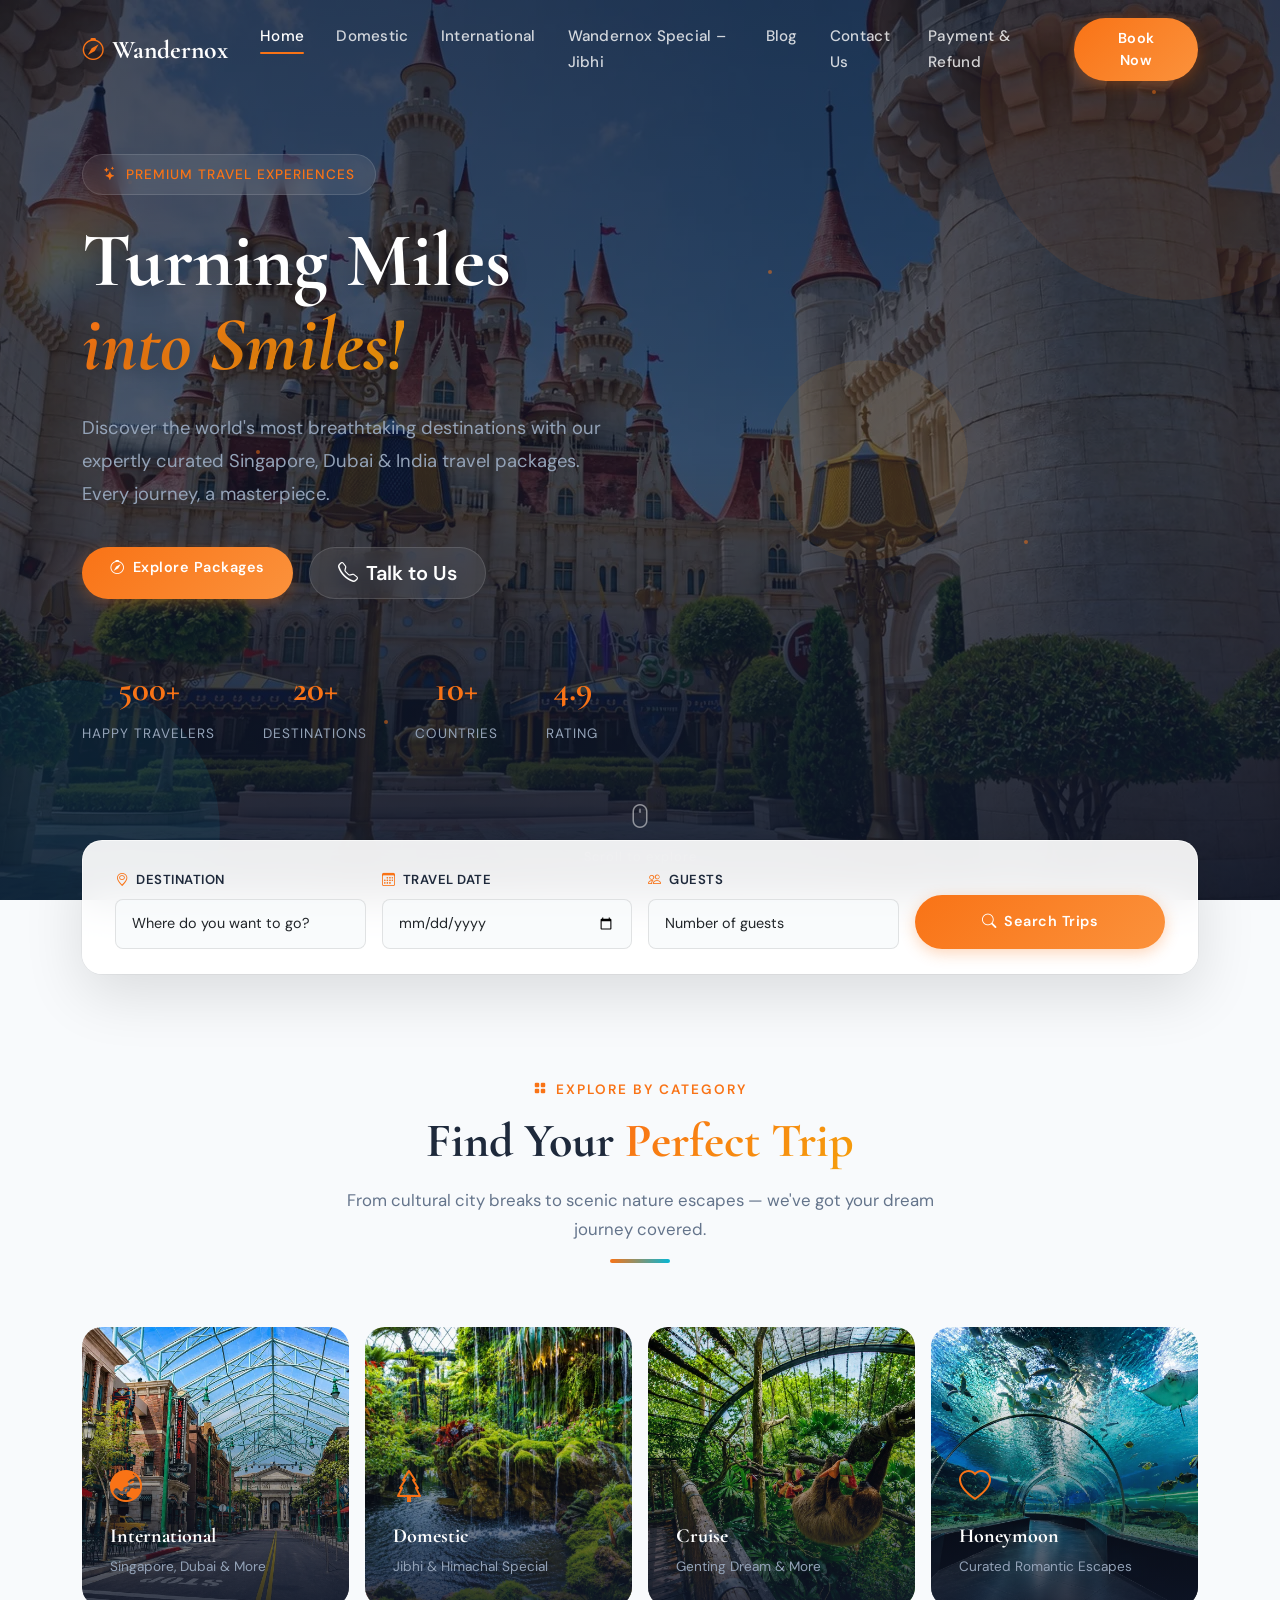
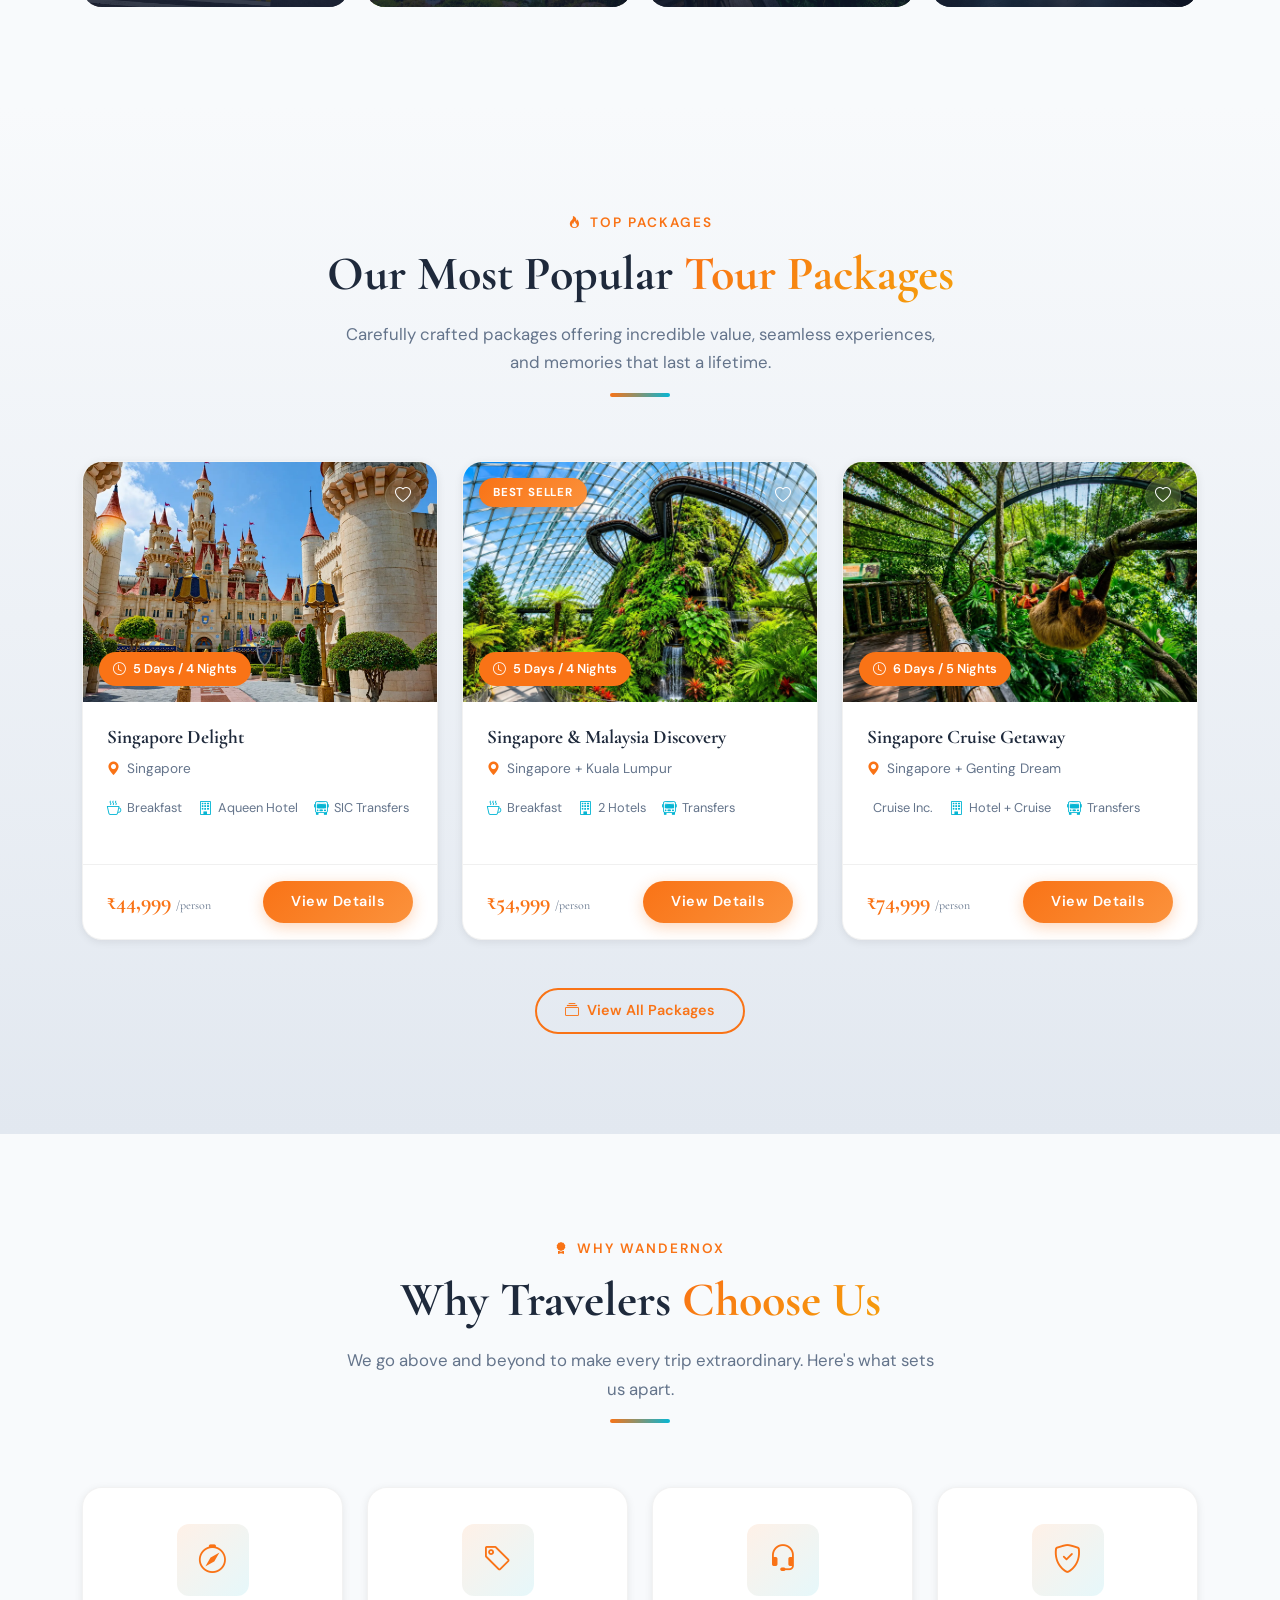
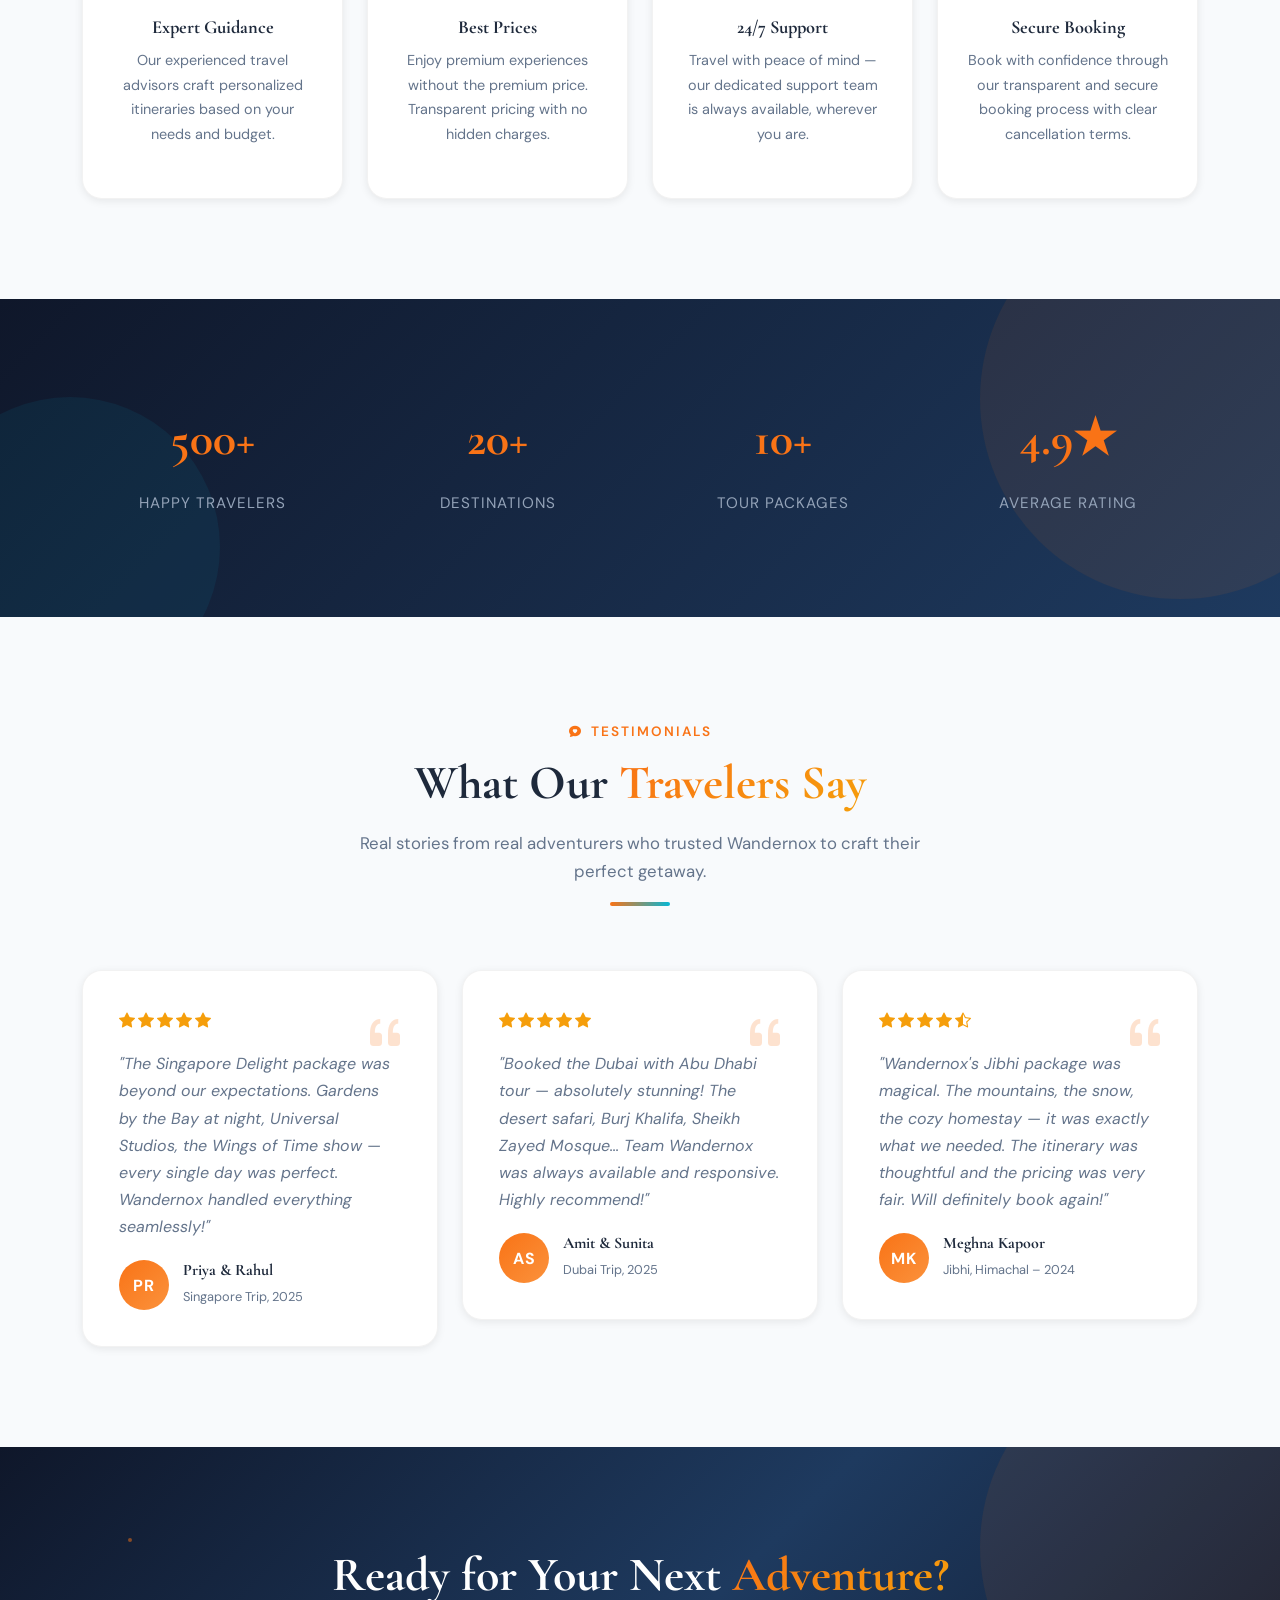
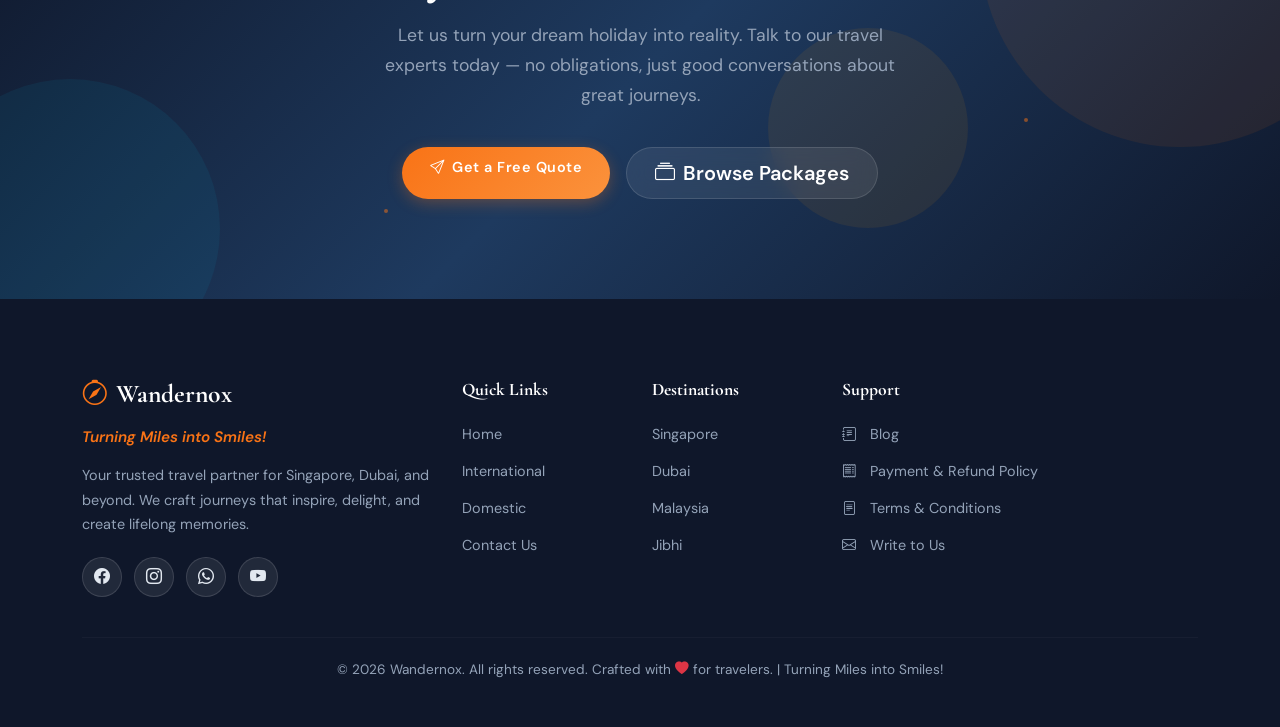
==== commit 09b4f4d4: "first commit" ====
--- a/index.html
+++ b/index.html
@@ -3,42 +3,26 @@
 <head>
   <meta charset="UTF-8">
   <meta name="viewport" content="width=device-width, initial-scale=1.0">
-  <title>Wandernox — Discover Your Next Adventure</title>
-  <meta name="description" content="Explore the world's most breathtaking destinations with Wandernox. Premium travel experiences, expertly crafted tours, and unforgettable adventures await.">
-
-  <!-- Fonts -->
+  <title>Wandernox — Turning Miles into Smiles</title>
+  <meta name="description" content="Discover breathtaking destinations with Wandernox. Singapore, Dubai & beyond — expertly crafted tour packages for unforgettable adventures.">
   <link rel="preconnect" href="https://fonts.googleapis.com">
   <link rel="preconnect" href="https://fonts.gstatic.com" crossorigin>
-  <link href="https://fonts.googleapis.com/css2?family=Inter:wght@300;400;500;600;700&family=Outfit:wght@400;500;600;700;800;900&display=swap" rel="stylesheet">
-
-  <!-- Bootstrap 5 CSS -->
+  <link href="https://fonts.googleapis.com/css2?family=Cormorant+Garamond:ital,wght@0,400;0,500;0,600;0,700;1,400;1,600&family=DM+Sans:wght@300;400;500;600;700&family=Playfair+Display:ital,wght@0,700;1,600&display=swap" rel="stylesheet">
   <link href="https://cdn.jsdelivr.net/npm/bootstrap@5.3.3/dist/css/bootstrap.min.css" rel="stylesheet">
-
-  <!-- Bootstrap Icons -->
   <link href="https://cdn.jsdelivr.net/npm/bootstrap-icons@1.11.3/font/bootstrap-icons.min.css" rel="stylesheet">
-
-  <!-- AOS CSS -->
   <link href="https://cdn.jsdelivr.net/npm/aos@2.3.4/dist/aos.css" rel="stylesheet">
-
-  <!-- Custom CSS -->
   <link href="css/style.css" rel="stylesheet">
 </head>
 <body>
 
-  <!-- ============================================
-       PRELOADER
-       ============================================ -->
-  <div class="preloader">
-    <div class="spinner"></div>
-  </div>
-
-  <!-- ============================================
-       NAVBAR
-       ============================================ -->
+  <div class="preloader"><div class="spinner"></div></div>
+
+  <!-- NAVBAR -->
   <nav class="navbar navbar-expand-lg navbar-dark fixed-top" id="mainNav">
     <div class="container">
       <a class="navbar-brand" href="index.html">
-        <i class="bi bi-globe-americas"></i> Wandernox
+        <img src="assets/images/logo.png" alt="Wandernox" height="42" class="logo-img" onerror="this.style.display='none';this.nextElementSibling.style.display='flex'">
+        <span class="logo-text" style="display:none"><i class="bi bi-compass"></i> Wandernox</span>
       </a>
       <button class="navbar-toggler" type="button" data-bs-toggle="collapse" data-bs-target="#navbarNav">
         <span class="navbar-toggler-icon"></span>
@@ -46,100 +30,76 @@
       <div class="collapse navbar-collapse" id="navbarNav">
         <ul class="navbar-nav ms-auto">
           <li class="nav-item"><a class="nav-link active" href="index.html">Home</a></li>
-          <li class="nav-item"><a class="nav-link" href="destinations.html">Destinations</a></li>
-          <li class="nav-item"><a class="nav-link" href="tours.html">Tours</a></li>
-          <li class="nav-item"><a class="nav-link" href="about.html">About</a></li>
+          <li class="nav-item dropdown">
+            <a class="nav-link dropdown-toggle" href="#" data-bs-toggle="dropdown">Domestic</a>
+            <ul class="dropdown-menu">
+              <li><a class="dropdown-item" href="jibhi.html">Jibhi Special Package</a></li>
+              <li><a class="dropdown-item" href="#">Package of the Month</a></li>
+            </ul>
+          </li>
+          <li class="nav-item"><a class="nav-link" href="international.html">International</a></li>
+          <li class="nav-item"><a class="nav-link" href="jibhi.html">Wandernox Special – Jibhi</a></li>
           <li class="nav-item"><a class="nav-link" href="blog.html">Blog</a></li>
-          <li class="nav-item"><a class="nav-link" href="contact.html">Contact</a></li>
+          <li class="nav-item"><a class="nav-link" href="contact.html">Contact Us</a></li>
+          <li class="nav-item"><a class="nav-link" href="refund.html">Payment & Refund</a></li>
         </ul>
         <a href="contact.html" class="btn btn-accent ms-lg-3">Book Now</a>
       </div>
     </div>
   </nav>
 
-  <!-- ============================================
-       HERO SECTION
-       ============================================ -->
+  <!-- HERO -->
   <section class="hero">
-    <!-- Background Image -->
-    <div class="hero-bg">
-      <img src="https://images.unsplash.com/photo-1506929562872-bb421503ef21?w=1920&h=1080&fit=crop" alt="Stunning tropical beach with crystal clear water">
-    </div>
-
-    <!-- Overlay -->
+    <div class="hero-slider">
+      <div class="hero-slide active" style="background-image: url('assets/images/singapore-001.webp')"></div>
+      <div class="hero-slide" style="background-image: url('assets/images/singapore-024.webp')"></div>
+      <div class="hero-slide" style="background-image: url('assets/images/singapore-048.webp')"></div>
+    </div>
     <div class="hero-overlay"></div>
-
-    <!-- Floating Shapes -->
     <div class="floating-shapes">
       <div class="shape shape-1"></div>
       <div class="shape shape-2"></div>
       <div class="shape shape-3"></div>
     </div>
-
-    <!-- Particles -->
     <div class="particles">
-      <div class="particle"></div>
-      <div class="particle"></div>
-      <div class="particle"></div>
-      <div class="particle"></div>
-      <div class="particle"></div>
-      <div class="particle"></div>
-    </div>
-
-    <!-- Hero Content -->
+      <div class="particle"></div><div class="particle"></div>
+      <div class="particle"></div><div class="particle"></div>
+      <div class="particle"></div><div class="particle"></div>
+    </div>
     <div class="container">
       <div class="hero-content" data-aos="fade-up">
-        <div class="hero-badge">
-          <i class="bi bi-stars"></i> Premium Travel Experiences
-        </div>
-        <h1>Discover Your Next<br><span>Adventure</span></h1>
-        <p>Explore the world's most breathtaking destinations with our expertly curated travel experiences. From pristine beaches to majestic mountains, your dream journey starts here.</p>
+        <div class="hero-badge"><i class="bi bi-stars"></i> Premium Travel Experiences</div>
+        <h1>Turning Miles<br><span>into Smiles!</span></h1>
+        <p>Discover the world's most breathtaking destinations with our expertly curated Singapore, Dubai & India travel packages. Every journey, a masterpiece.</p>
         <div class="hero-buttons">
-          <a href="destinations.html" class="btn btn-accent btn-lg">
-            <i class="bi bi-compass me-2"></i>Explore Destinations
-          </a>
-          <a href="#" class="btn btn-glass btn-lg">
-            <i class="bi bi-play-circle me-2"></i>Watch Video
-          </a>
+          <a href="international.html" class="btn btn-accent btn-lg"><i class="bi bi-compass me-2"></i>Explore Packages</a>
+          <a href="contact.html" class="btn btn-glass btn-lg"><i class="bi bi-telephone me-2"></i>Talk to Us</a>
         </div>
         <div class="hero-stats" data-aos="fade-up" data-aos-delay="200">
-          <div class="hero-stat">
-            <span class="number">500+</span>
-            <span class="label">Destinations</span>
-          </div>
-          <div class="hero-stat">
-            <span class="number">50k+</span>
-            <span class="label">Travelers</span>
-          </div>
-          <div class="hero-stat">
-            <span class="number">100+</span>
-            <span class="label">Countries</span>
-          </div>
-          <div class="hero-stat">
-            <span class="number">4.9</span>
-            <span class="label">Rating</span>
-          </div>
-        </div>
-      </div>
-    </div>
-  </section>
-
-  <!-- ============================================
-       SEARCH BAR (Overlapping)
-       ============================================ -->
-  <div class="container">
-    <div class="search-bar" data-aos="fade-up">
+          <div class="hero-stat"><span class="number">500+</span><span class="label">Happy Travelers</span></div>
+          <div class="hero-stat"><span class="number">20+</span><span class="label">Destinations</span></div>
+          <div class="hero-stat"><span class="number">10+</span><span class="label">Countries</span></div>
+          <div class="hero-stat"><span class="number">4.9</span><span class="label">Rating</span></div>
+        </div>
+      </div>
+    </div>
+    <div class="hero-scroll-hint"><i class="bi bi-mouse"></i><span>Scroll to explore</span></div>
+  </section>
+
+  <!-- SEARCH BAR -->
+  <div class="container" style="margin-top:-40px; position:relative; z-index:100;">
+    <div class="search-bar glass-search" data-aos="fade-up">
       <form class="row g-3 align-items-end">
         <div class="col-lg-3 col-md-6">
           <label class="form-label fw-semibold"><i class="bi bi-geo-alt text-accent me-1"></i> Destination</label>
           <select class="form-select">
             <option selected>Where do you want to go?</option>
-            <option>Santorini, Greece</option>
-            <option>Bali, Indonesia</option>
-            <option>Swiss Alps, Switzerland</option>
-            <option>Maldives</option>
-            <option>Tokyo, Japan</option>
-            <option>Machu Picchu, Peru</option>
+            <option>Singapore – 5 Days</option>
+            <option>Singapore & Malaysia – 5 Days</option>
+            <option>Singapore with Cruise – 6 Days</option>
+            <option>Dubai – 4 Nights</option>
+            <option>Dubai with Abu Dhabi</option>
+            <option>Jibhi, Himachal Pradesh</option>
           </select>
         </div>
         <div class="col-lg-3 col-md-6">
@@ -152,475 +112,243 @@
             <option selected>Number of guests</option>
             <option>1 Guest</option>
             <option>2 Guests</option>
-            <option>3 Guests</option>
-            <option>4 Guests</option>
+            <option>3-4 Guests</option>
             <option>5+ Guests</option>
           </select>
         </div>
         <div class="col-lg-3 col-md-6">
-          <button type="submit" class="btn btn-accent w-100 py-3">
-            <i class="bi bi-search me-2"></i>Search Trips
-          </button>
+          <button type="submit" class="btn btn-accent w-100 py-3"><i class="bi bi-search me-2"></i>Search Trips</button>
         </div>
       </form>
     </div>
   </div>
 
-  <!-- ============================================
-       POPULAR DESTINATIONS
-       ============================================ -->
+  <!-- FEATURED CATEGORIES -->
   <section class="section">
     <div class="container">
       <div class="section-header" data-aos="fade-up">
-        <div class="section-tag">
-          <i class="bi bi-geo-alt-fill"></i> Top Destinations
-        </div>
-        <h2>Explore <span>Popular Destinations</span></h2>
-        <p>Handpicked destinations that offer unforgettable experiences, stunning landscapes, and rich cultural encounters around the globe.</p>
+        <div class="section-tag"><i class="bi bi-grid-fill"></i> Explore By Category</div>
+        <h2>Find Your <span>Perfect Trip</span></h2>
+        <p>From cultural city breaks to scenic nature escapes — we've got your dream journey covered.</p>
         <div class="section-divider"></div>
       </div>
-
+      <div class="row g-3">
+        <div class="col-lg-3 col-md-6" data-aos="fade-up" data-aos-delay="0">
+          <a href="international.html" class="category-tile" style="background-image: url('assets/images/singapore-009.webp')">
+            <div class="cat-overlay"></div>
+            <div class="cat-content"><i class="bi bi-globe-asia-australia"></i><h4>International</h4><span>Singapore, Dubai & More</span></div>
+          </a>
+        </div>
+        <div class="col-lg-3 col-md-6" data-aos="fade-up" data-aos-delay="100">
+          <a href="jibhi.html" class="category-tile" style="background-image: url('assets/images/singapore-025.webp')">
+            <div class="cat-overlay"></div>
+            <div class="cat-content"><i class="bi bi-tree"></i><h4>Domestic</h4><span>Jibhi & Himachal Special</span></div>
+          </a>
+        </div>
+        <div class="col-lg-3 col-md-6" data-aos="fade-up" data-aos-delay="200">
+          <a href="international.html#cruise" class="category-tile" style="background-image: url('assets/images/singapore-048.webp')">
+            <div class="cat-overlay"></div>
+            <div class="cat-content"><i class="bi bi-ship"></i><h4>Cruise</h4><span>Genting Dream & More</span></div>
+          </a>
+        </div>
+        <div class="col-lg-3 col-md-6" data-aos="fade-up" data-aos-delay="300">
+          <a href="contact.html" class="category-tile" style="background-image: url('assets/images/singapore-060.webp')">
+            <div class="cat-overlay"></div>
+            <div class="cat-content"><i class="bi bi-heart"></i><h4>Honeymoon</h4><span>Curated Romantic Escapes</span></div>
+          </a>
+        </div>
+      </div>
+    </div>
+  </section>
+
+  <!-- FEATURED PACKAGES -->
+  <section class="section section-gradient">
+    <div class="container">
+      <div class="section-header" data-aos="fade-up">
+        <div class="section-tag"><i class="bi bi-fire"></i> Top Packages</div>
+        <h2>Our Most Popular <span>Tour Packages</span></h2>
+        <p>Carefully crafted packages offering incredible value, seamless experiences, and memories that last a lifetime.</p>
+        <div class="section-divider"></div>
+      </div>
       <div class="row g-4">
-        <!-- Destination 1: Santorini -->
-        <div class="col-lg-4 col-md-6" data-aos="fade-up" data-aos-delay="0">
-          <div class="destination-card">
-            <img src="https://images.unsplash.com/photo-1613395877344-13d4a8e0d49e?w=800&h=1000&fit=crop" alt="Santorini Greece white buildings with blue domes">
-            <div class="card-overlay">
-              <span class="card-badge">From $1,299</span>
-              <h3>Santorini</h3>
-              <div class="location">
-                <i class="bi bi-geo-alt-fill"></i> Greece, Europe
-              </div>
-              <div class="card-meta">
-                <span class="price">$1,299 <small>/person</small></span>
-                <span class="rating"><i class="bi bi-star-fill"></i> 4.9</span>
-              </div>
-            </div>
-          </div>
-        </div>
-
-        <!-- Destination 2: Bali -->
-        <div class="col-lg-4 col-md-6" data-aos="fade-up" data-aos-delay="100">
-          <div class="destination-card">
-            <img src="https://images.unsplash.com/photo-1537996194471-e657df975ab4?w=800&h=1000&fit=crop" alt="Bali Indonesia lush rice terraces">
-            <div class="card-overlay">
-              <span class="card-badge">From $899</span>
-              <h3>Bali</h3>
-              <div class="location">
-                <i class="bi bi-geo-alt-fill"></i> Indonesia, Asia
-              </div>
-              <div class="card-meta">
-                <span class="price">$899 <small>/person</small></span>
-                <span class="rating"><i class="bi bi-star-fill"></i> 4.8</span>
-              </div>
-            </div>
-          </div>
-        </div>
-
-        <!-- Destination 3: Swiss Alps -->
-        <div class="col-lg-4 col-md-6" data-aos="fade-up" data-aos-delay="200">
-          <div class="destination-card">
-            <img src="https://images.unsplash.com/photo-1531366936337-7c912a4589a7?w=800&h=1000&fit=crop" alt="Swiss Alps snow-capped mountains and green valleys">
-            <div class="card-overlay">
-              <span class="card-badge">From $1,599</span>
-              <h3>Swiss Alps</h3>
-              <div class="location">
-                <i class="bi bi-geo-alt-fill"></i> Switzerland, Europe
-              </div>
-              <div class="card-meta">
-                <span class="price">$1,599 <small>/person</small></span>
-                <span class="rating"><i class="bi bi-star-fill"></i> 4.9</span>
-              </div>
-            </div>
-          </div>
-        </div>
-
-        <!-- Destination 4: Maldives -->
-        <div class="col-lg-4 col-md-6" data-aos="fade-up" data-aos-delay="0">
-          <div class="destination-card">
-            <img src="https://images.unsplash.com/photo-1514282401047-d79a71a590e8?w=800&h=1000&fit=crop" alt="Maldives overwater bungalows and turquoise lagoon">
-            <div class="card-overlay">
-              <span class="card-badge">From $2,199</span>
-              <h3>Maldives</h3>
-              <div class="location">
-                <i class="bi bi-geo-alt-fill"></i> South Asia
-              </div>
-              <div class="card-meta">
-                <span class="price">$2,199 <small>/person</small></span>
-                <span class="rating"><i class="bi bi-star-fill"></i> 5.0</span>
-              </div>
-            </div>
-          </div>
-        </div>
-
-        <!-- Destination 5: Tokyo -->
-        <div class="col-lg-4 col-md-6" data-aos="fade-up" data-aos-delay="100">
-          <div class="destination-card">
-            <img src="https://images.unsplash.com/photo-1540959733332-eab4deabeeaf?w=800&h=1000&fit=crop" alt="Tokyo Japan city skyline at night with neon lights">
-            <div class="card-overlay">
-              <span class="card-badge">From $1,099</span>
-              <h3>Tokyo</h3>
-              <div class="location">
-                <i class="bi bi-geo-alt-fill"></i> Japan, Asia
-              </div>
-              <div class="card-meta">
-                <span class="price">$1,099 <small>/person</small></span>
-                <span class="rating"><i class="bi bi-star-fill"></i> 4.8</span>
-              </div>
-            </div>
-          </div>
-        </div>
-
-        <!-- Destination 6: Machu Picchu -->
-        <div class="col-lg-4 col-md-6" data-aos="fade-up" data-aos-delay="200">
-          <div class="destination-card">
-            <img src="https://images.unsplash.com/photo-1587595431973-160d0d94add1?w=800&h=1000&fit=crop" alt="Machu Picchu ancient Inca ruins in the Andes mountains">
-            <div class="card-overlay">
-              <span class="card-badge">From $1,399</span>
-              <h3>Machu Picchu</h3>
-              <div class="location">
-                <i class="bi bi-geo-alt-fill"></i> Peru, South America
-              </div>
-              <div class="card-meta">
-                <span class="price">$1,399 <small>/person</small></span>
-                <span class="rating"><i class="bi bi-star-fill"></i> 4.9</span>
-              </div>
-            </div>
-          </div>
-        </div>
-      </div>
-    </div>
-  </section>
-
-  <!-- ============================================
-       WHY CHOOSE US
-       ============================================ -->
-  <section class="section section-gradient">
-    <div class="container">
-      <div class="section-header" data-aos="fade-up">
-        <div class="section-tag">
-          <i class="bi bi-award-fill"></i> Why Wandernox
-        </div>
-        <h2>Why Travelers <span>Choose Us</span></h2>
-        <p>We go above and beyond to make every trip extraordinary. Here's what sets us apart from the rest.</p>
-        <div class="section-divider"></div>
-      </div>
-
-      <div class="row g-4">
-        <!-- Feature 1 -->
-        <div class="col-lg-3 col-md-6" data-aos="fade-up" data-aos-delay="0">
-          <div class="feature-card">
-            <div class="icon-wrap">
-              <i class="bi bi-compass"></i>
-            </div>
-            <h4>Expert Guides</h4>
-            <p>Our certified local guides bring decades of experience, sharing hidden gems and stories that bring each destination to life.</p>
-          </div>
-        </div>
-
-        <!-- Feature 2 -->
-        <div class="col-lg-3 col-md-6" data-aos="fade-up" data-aos-delay="100">
-          <div class="feature-card">
-            <div class="icon-wrap">
-              <i class="bi bi-tag"></i>
-            </div>
-            <h4>Best Prices</h4>
-            <p>Enjoy premium travel experiences without the premium price tag. We negotiate the best rates and pass the savings to you.</p>
-          </div>
-        </div>
-
-        <!-- Feature 3 -->
-        <div class="col-lg-3 col-md-6" data-aos="fade-up" data-aos-delay="200">
-          <div class="feature-card">
-            <div class="icon-wrap">
-              <i class="bi bi-headset"></i>
-            </div>
-            <h4>24/7 Support</h4>
-            <p>Travel with peace of mind knowing our dedicated support team is always just a call away, no matter where you are in the world.</p>
-          </div>
-        </div>
-
-        <!-- Feature 4 -->
-        <div class="col-lg-3 col-md-6" data-aos="fade-up" data-aos-delay="300">
-          <div class="feature-card">
-            <div class="icon-wrap">
-              <i class="bi bi-shield-check"></i>
-            </div>
-            <h4>Secure Booking</h4>
-            <p>Book with confidence through our secure platform with flexible cancellation policies and full payment protection.</p>
-          </div>
-        </div>
-      </div>
-    </div>
-  </section>
-
-  <!-- ============================================
-       FEATURED TOURS
-       ============================================ -->
-  <section class="section">
-    <div class="container">
-      <div class="section-header" data-aos="fade-up">
-        <div class="section-tag">
-          <i class="bi bi-fire"></i> Featured Tours
-        </div>
-        <h2>Trending <span>Tour Packages</span></h2>
-        <p>Our most popular, all-inclusive tour packages designed to deliver extraordinary experiences at every turn.</p>
-        <div class="section-divider"></div>
-      </div>
-
-      <div class="row g-4">
-        <!-- Tour 1 -->
         <div class="col-lg-4 col-md-6" data-aos="fade-up" data-aos-delay="0">
           <div class="tour-card">
             <div class="card-image">
-              <img src="https://images.unsplash.com/photo-1476514525535-07fb3b4ae5f1?w=800&h=600&fit=crop" alt="Beautiful alpine lake with mountains and forest">
-              <span class="duration-badge"><i class="bi bi-clock me-1"></i> 7 Days</span>
+              <img src="assets/images/singapore-001.webp" alt="Singapore 5 Days">
+              <span class="duration-badge"><i class="bi bi-clock me-1"></i> 5 Days / 4 Nights</span>
               <span class="favorite-btn"><i class="bi bi-heart"></i></span>
             </div>
             <div class="card-body">
-              <h4>Alpine Wonders of Switzerland</h4>
-              <div class="location">
-                <i class="bi bi-geo-alt-fill"></i> Zurich — Interlaken — Zermatt
+              <h4>Singapore Delight</h4>
+              <div class="location"><i class="bi bi-geo-alt-fill"></i> Singapore</div>
+              <div class="card-features">
+                <span class="feature"><i class="bi bi-cup-hot"></i> Breakfast</span>
+                <span class="feature"><i class="bi bi-building"></i> Aqueen Hotel</span>
+                <span class="feature"><i class="bi bi-bus-front"></i> SIC Transfers</span>
               </div>
-              <div class="card-features">
-                <span class="feature"><i class="bi bi-cup-hot"></i> All Meals</span>
-                <span class="feature"><i class="bi bi-building"></i> 4-Star Hotel</span>
-                <span class="feature"><i class="bi bi-bus-front"></i> Transport</span>
-              </div>
             </div>
             <div class="card-footer">
-              <span class="price">$2,499 <small>/person</small></span>
-              <a href="tours.html" class="btn btn-accent btn-sm">View Details</a>
-            </div>
-          </div>
-        </div>
-
-        <!-- Tour 2 -->
+              <span class="price">₹44,999 <small>/person</small></span>
+              <a href="singapore-5day.html" class="btn btn-accent btn-sm">View Details</a>
+            </div>
+          </div>
+        </div>
         <div class="col-lg-4 col-md-6" data-aos="fade-up" data-aos-delay="100">
           <div class="tour-card">
             <div class="card-image">
-              <img src="https://images.unsplash.com/photo-1528181304800-259b08848526?w=800&h=600&fit=crop" alt="Golden temple and vibrant Thai landscape">
-              <span class="duration-badge"><i class="bi bi-clock me-1"></i> 10 Days</span>
+              <img src="assets/images/singapore-024.webp" alt="Singapore & Malaysia">
+              <span class="duration-badge"><i class="bi bi-clock me-1"></i> 5 Days / 4 Nights</span>
               <span class="favorite-btn"><i class="bi bi-heart"></i></span>
+              <div class="card-badge-top">Best Seller</div>
             </div>
             <div class="card-body">
-              <h4>Mystical Thailand & Temples</h4>
-              <div class="location">
-                <i class="bi bi-geo-alt-fill"></i> Bangkok — Chiang Mai — Phuket
-              </div>
+              <h4>Singapore & Malaysia Discovery</h4>
+              <div class="location"><i class="bi bi-geo-alt-fill"></i> Singapore + Kuala Lumpur</div>
               <div class="card-features">
                 <span class="feature"><i class="bi bi-cup-hot"></i> Breakfast</span>
-                <span class="feature"><i class="bi bi-building"></i> 5-Star Resort</span>
-                <span class="feature"><i class="bi bi-bus-front"></i> Flights Inc.</span>
+                <span class="feature"><i class="bi bi-building"></i> 2 Hotels</span>
+                <span class="feature"><i class="bi bi-bus-front"></i> Transfers</span>
               </div>
             </div>
             <div class="card-footer">
-              <span class="price">$1,899 <small>/person</small></span>
-              <a href="tours.html" class="btn btn-accent btn-sm">View Details</a>
-            </div>
-          </div>
-        </div>
-
-        <!-- Tour 3 -->
+              <span class="price">₹54,999 <small>/person</small></span>
+              <a href="international.html" class="btn btn-accent btn-sm">View Details</a>
+            </div>
+          </div>
+        </div>
         <div class="col-lg-4 col-md-6" data-aos="fade-up" data-aos-delay="200">
           <div class="tour-card">
             <div class="card-image">
-              <img src="https://images.unsplash.com/photo-1489392191049-fc10c97e64b6?w=800&h=600&fit=crop" alt="African safari landscape with wildlife at sunset">
-              <span class="duration-badge"><i class="bi bi-clock me-1"></i> 12 Days</span>
+              <img src="assets/images/singapore-048.webp" alt="Singapore Cruise">
+              <span class="duration-badge"><i class="bi bi-clock me-1"></i> 6 Days / 5 Nights</span>
               <span class="favorite-btn"><i class="bi bi-heart"></i></span>
             </div>
             <div class="card-body">
-              <h4>African Safari Adventure</h4>
-              <div class="location">
-                <i class="bi bi-geo-alt-fill"></i> Nairobi — Serengeti — Zanzibar
+              <h4>Singapore Cruise Getaway</h4>
+              <div class="location"><i class="bi bi-geo-alt-fill"></i> Singapore + Genting Dream</div>
+              <div class="card-features">
+                <span class="feature"><i class="bi bi-ship"></i> Cruise Inc.</span>
+                <span class="feature"><i class="bi bi-building"></i> Hotel + Cruise</span>
+                <span class="feature"><i class="bi bi-bus-front"></i> Transfers</span>
               </div>
-              <div class="card-features">
-                <span class="feature"><i class="bi bi-cup-hot"></i> Full Board</span>
-                <span class="feature"><i class="bi bi-building"></i> Safari Lodge</span>
-                <span class="feature"><i class="bi bi-bus-front"></i> 4x4 Jeep</span>
-              </div>
             </div>
             <div class="card-footer">
-              <span class="price">$3,299 <small>/person</small></span>
-              <a href="tours.html" class="btn btn-accent btn-sm">View Details</a>
-            </div>
-          </div>
-        </div>
-      </div>
-    </div>
-  </section>
-
-  <!-- ============================================
-       STATS COUNTER SECTION
-       ============================================ -->
+              <span class="price">₹74,999 <small>/person</small></span>
+              <a href="international.html" class="btn btn-accent btn-sm">View Details</a>
+            </div>
+          </div>
+        </div>
+      </div>
+      <div class="text-center mt-5" data-aos="fade-up">
+        <a href="international.html" class="btn btn-outline-accent btn-lg"><i class="bi bi-collection me-2"></i>View All Packages</a>
+      </div>
+    </div>
+  </section>
+
+  <!-- WHY CHOOSE US -->
+  <section class="section">
+    <div class="container">
+      <div class="section-header" data-aos="fade-up">
+        <div class="section-tag"><i class="bi bi-award-fill"></i> Why Wandernox</div>
+        <h2>Why Travelers <span>Choose Us</span></h2>
+        <p>We go above and beyond to make every trip extraordinary. Here's what sets us apart.</p>
+        <div class="section-divider"></div>
+      </div>
+      <div class="row g-4">
+        <div class="col-lg-3 col-md-6" data-aos="fade-up" data-aos-delay="0">
+          <div class="feature-card"><div class="icon-wrap"><i class="bi bi-compass"></i></div><h4>Expert Guidance</h4><p>Our experienced travel advisors craft personalized itineraries based on your needs and budget.</p></div>
+        </div>
+        <div class="col-lg-3 col-md-6" data-aos="fade-up" data-aos-delay="100">
+          <div class="feature-card"><div class="icon-wrap"><i class="bi bi-tag"></i></div><h4>Best Prices</h4><p>Enjoy premium experiences without the premium price. Transparent pricing with no hidden charges.</p></div>
+        </div>
+        <div class="col-lg-3 col-md-6" data-aos="fade-up" data-aos-delay="200">
+          <div class="feature-card"><div class="icon-wrap"><i class="bi bi-headset"></i></div><h4>24/7 Support</h4><p>Travel with peace of mind — our dedicated support team is always available, wherever you are.</p></div>
+        </div>
+        <div class="col-lg-3 col-md-6" data-aos="fade-up" data-aos-delay="300">
+          <div class="feature-card"><div class="icon-wrap"><i class="bi bi-shield-check"></i></div><h4>Secure Booking</h4><p>Book with confidence through our transparent and secure booking process with clear cancellation terms.</p></div>
+        </div>
+      </div>
+    </div>
+  </section>
+
+  <!-- STATS -->
   <section class="stats-section">
-    <!-- Floating Shapes -->
-    <div class="floating-shapes">
-      <div class="shape shape-1"></div>
-      <div class="shape shape-2"></div>
-    </div>
-
-    <div class="container position-relative" style="z-index: 2;">
+    <div class="floating-shapes"><div class="shape shape-1"></div><div class="shape shape-2"></div></div>
+    <div class="container position-relative" style="z-index:2;">
       <div class="row g-4">
-        <div class="col-lg-3 col-md-6" data-aos="zoom-in" data-aos-delay="0">
-          <div class="stat-item">
-            <span class="stat-number">15k+</span>
-            <span class="stat-label">Happy Travelers</span>
-          </div>
-        </div>
-        <div class="col-lg-3 col-md-6" data-aos="zoom-in" data-aos-delay="100">
-          <div class="stat-item">
-            <span class="stat-number">500+</span>
-            <span class="stat-label">Destinations</span>
-          </div>
-        </div>
-        <div class="col-lg-3 col-md-6" data-aos="zoom-in" data-aos-delay="200">
-          <div class="stat-item">
-            <span class="stat-number">200+</span>
-            <span class="stat-label">Tour Packages</span>
-          </div>
-        </div>
-        <div class="col-lg-3 col-md-6" data-aos="zoom-in" data-aos-delay="300">
-          <div class="stat-item">
-            <span class="stat-number">50+</span>
-            <span class="stat-label">Countries</span>
-          </div>
-        </div>
-      </div>
-    </div>
-  </section>
-
-  <!-- ============================================
-       TESTIMONIALS
-       ============================================ -->
+        <div class="col-lg-3 col-md-6" data-aos="zoom-in" data-aos-delay="0"><div class="stat-item"><span class="stat-number">500+</span><span class="stat-label">Happy Travelers</span></div></div>
+        <div class="col-lg-3 col-md-6" data-aos="zoom-in" data-aos-delay="100"><div class="stat-item"><span class="stat-number">20+</span><span class="stat-label">Destinations</span></div></div>
+        <div class="col-lg-3 col-md-6" data-aos="zoom-in" data-aos-delay="200"><div class="stat-item"><span class="stat-number">10+</span><span class="stat-label">Tour Packages</span></div></div>
+        <div class="col-lg-3 col-md-6" data-aos="zoom-in" data-aos-delay="300"><div class="stat-item"><span class="stat-number">4.9★</span><span class="stat-label">Average Rating</span></div></div>
+      </div>
+    </div>
+  </section>
+
+  <!-- TESTIMONIALS -->
   <section class="section">
     <div class="container">
       <div class="section-header" data-aos="fade-up">
-        <div class="section-tag">
-          <i class="bi bi-chat-heart-fill"></i> Testimonials
-        </div>
+        <div class="section-tag"><i class="bi bi-chat-heart-fill"></i> Testimonials</div>
         <h2>What Our <span>Travelers Say</span></h2>
-        <p>Real stories from real adventurers who trusted us to create their dream vacations.</p>
+        <p>Real stories from real adventurers who trusted Wandernox to craft their perfect getaway.</p>
         <div class="section-divider"></div>
       </div>
-
       <div class="row g-4">
-        <!-- Testimonial 1 -->
         <div class="col-lg-4 col-md-6" data-aos="fade-up" data-aos-delay="0">
           <div class="testimonial-card">
             <i class="bi bi-quote quote-icon"></i>
-            <div class="stars">
-              <i class="bi bi-star-fill"></i>
-              <i class="bi bi-star-fill"></i>
-              <i class="bi bi-star-fill"></i>
-              <i class="bi bi-star-fill"></i>
-              <i class="bi bi-star-fill"></i>
-            </div>
-            <p>"Wandernox made our honeymoon absolutely magical. The Maldives package was beyond anything we imagined — from the overwater villa to the private sunset cruise. Every detail was flawless."</p>
-            <div class="author">
-              <img src="https://images.unsplash.com/photo-1494790108377-be9c29b29330?w=100&h=100&fit=crop&crop=face" alt="Sarah Mitchell portrait">
-              <div class="author-info">
-                <h5>Sarah Mitchell</h5>
-                <span>Honeymoon Traveler</span>
-              </div>
-            </div>
-          </div>
-        </div>
-
-        <!-- Testimonial 2 -->
+            <div class="stars"><i class="bi bi-star-fill"></i><i class="bi bi-star-fill"></i><i class="bi bi-star-fill"></i><i class="bi bi-star-fill"></i><i class="bi bi-star-fill"></i></div>
+            <p>"The Singapore Delight package was beyond our expectations. Gardens by the Bay at night, Universal Studios, the Wings of Time show — every single day was perfect. Wandernox handled everything seamlessly!"</p>
+            <div class="author"><div class="author-avatar">PR</div><div class="author-info"><h5>Priya & Rahul</h5><span>Singapore Trip, 2025</span></div></div>
+          </div>
+        </div>
         <div class="col-lg-4 col-md-6" data-aos="fade-up" data-aos-delay="100">
           <div class="testimonial-card">
             <i class="bi bi-quote quote-icon"></i>
-            <div class="stars">
-              <i class="bi bi-star-fill"></i>
-              <i class="bi bi-star-fill"></i>
-              <i class="bi bi-star-fill"></i>
-              <i class="bi bi-star-fill"></i>
-              <i class="bi bi-star-fill"></i>
-            </div>
-            <p>"The Swiss Alps tour was an experience of a lifetime. Our guide knew every hidden trail and local restaurant. I've traveled extensively, but this was truly top-tier. Can't recommend enough!"</p>
-            <div class="author">
-              <img src="https://images.unsplash.com/photo-1507003211169-0a1dd7228f2d?w=100&h=100&fit=crop&crop=face" alt="James Rodriguez portrait">
-              <div class="author-info">
-                <h5>James Rodriguez</h5>
-                <span>Adventure Enthusiast</span>
-              </div>
-            </div>
-          </div>
-        </div>
-
-        <!-- Testimonial 3 -->
+            <div class="stars"><i class="bi bi-star-fill"></i><i class="bi bi-star-fill"></i><i class="bi bi-star-fill"></i><i class="bi bi-star-fill"></i><i class="bi bi-star-fill"></i></div>
+            <p>"Booked the Dubai with Abu Dhabi tour — absolutely stunning! The desert safari, Burj Khalifa, Sheikh Zayed Mosque... Team Wandernox was always available and responsive. Highly recommend!"</p>
+            <div class="author"><div class="author-avatar">AS</div><div class="author-info"><h5>Amit & Sunita</h5><span>Dubai Trip, 2025</span></div></div>
+          </div>
+        </div>
         <div class="col-lg-4 col-md-6" data-aos="fade-up" data-aos-delay="200">
           <div class="testimonial-card">
             <i class="bi bi-quote quote-icon"></i>
-            <div class="stars">
-              <i class="bi bi-star-fill"></i>
-              <i class="bi bi-star-fill"></i>
-              <i class="bi bi-star-fill"></i>
-              <i class="bi bi-star-fill"></i>
-              <i class="bi bi-star-half"></i>
-            </div>
-            <p>"Booked the Tokyo cultural tour for our family — and it was perfect for all ages. The kids loved the interactive experiences and we loved the seamless planning. Already booking our next trip!"</p>
-            <div class="author">
-              <img src="https://images.unsplash.com/photo-1438761681033-6461ffad8d80?w=100&h=100&fit=crop&crop=face" alt="Emily Chen portrait">
-              <div class="author-info">
-                <h5>Emily Chen</h5>
-                <span>Family Traveler</span>
-              </div>
-            </div>
-          </div>
-        </div>
-      </div>
-    </div>
-  </section>
-
-  <!-- ============================================
-       CTA SECTION
-       ============================================ -->
+            <div class="stars"><i class="bi bi-star-fill"></i><i class="bi bi-star-fill"></i><i class="bi bi-star-fill"></i><i class="bi bi-star-fill"></i><i class="bi bi-star-half"></i></div>
+            <p>"Wandernox's Jibhi package was magical. The mountains, the snow, the cozy homestay — it was exactly what we needed. The itinerary was thoughtful and the pricing was very fair. Will definitely book again!"</p>
+            <div class="author"><div class="author-avatar">MK</div><div class="author-info"><h5>Meghna Kapoor</h5><span>Jibhi, Himachal – 2024</span></div></div>
+          </div>
+        </div>
+      </div>
+    </div>
+  </section>
+
+  <!-- CTA -->
   <section class="cta-section">
-    <!-- Floating Shapes -->
-    <div class="floating-shapes">
-      <div class="shape shape-1"></div>
-      <div class="shape shape-2"></div>
-      <div class="shape shape-3"></div>
-    </div>
-
-    <!-- Particles -->
-    <div class="particles">
-      <div class="particle"></div>
-      <div class="particle"></div>
-      <div class="particle"></div>
-      <div class="particle"></div>
-    </div>
-
-    <div class="container position-relative" style="z-index: 2;" data-aos="zoom-in">
+    <div class="floating-shapes"><div class="shape shape-1"></div><div class="shape shape-2"></div><div class="shape shape-3"></div></div>
+    <div class="particles"><div class="particle"></div><div class="particle"></div><div class="particle"></div><div class="particle"></div></div>
+    <div class="container position-relative" style="z-index:2;" data-aos="zoom-in">
       <h2>Ready for Your Next <span>Adventure?</span></h2>
-      <p>Join thousands of satisfied travelers and let us craft your perfect getaway. Subscribe now for exclusive deals and travel inspiration.</p>
+      <p>Let us turn your dream holiday into reality. Talk to our travel experts today — no obligations, just good conversations about great journeys.</p>
       <div class="d-flex justify-content-center gap-3 flex-wrap">
-        <a href="contact.html" class="btn btn-accent btn-lg">
-          <i class="bi bi-send me-2"></i>Get Started
-        </a>
-        <a href="tours.html" class="btn btn-glass btn-lg">
-          <i class="bi bi-collection me-2"></i>Browse Tours
-        </a>
-      </div>
-    </div>
-  </section>
-
-  <!-- ============================================
-       FOOTER
-       ============================================ -->
+        <a href="contact.html" class="btn btn-accent btn-lg"><i class="bi bi-send me-2"></i>Get a Free Quote</a>
+        <a href="international.html" class="btn btn-glass btn-lg"><i class="bi bi-collection me-2"></i>Browse Packages</a>
+      </div>
+    </div>
+  </section>
+
+  <!-- FOOTER -->
   <footer class="footer">
     <div class="container">
       <div class="row g-4">
         <div class="col-lg-4">
           <div class="footer-brand">
-            <h3><i class="bi bi-globe-americas"></i> Wandernox</h3>
-            <p>Discover the world's most breathtaking destinations with our expertly crafted travel experiences. Your journey of a lifetime starts here.</p>
+            <h3><i class="bi bi-compass"></i> Wandernox</h3>
+            <p class="footer-tagline">Turning Miles into Smiles!</p>
+            <p>Your trusted travel partner for Singapore, Dubai, and beyond. We craft journeys that inspire, delight, and create lifelong memories.</p>
             <div class="social-links">
               <a href="#"><i class="bi bi-facebook"></i></a>
               <a href="#"><i class="bi bi-instagram"></i></a>
-              <a href="#"><i class="bi bi-twitter-x"></i></a>
+              <a href="#"><i class="bi bi-whatsapp"></i></a>
               <a href="#"><i class="bi bi-youtube"></i></a>
             </div>
           </div>
@@ -629,75 +357,60 @@
           <h5>Quick Links</h5>
           <ul class="footer-links">
             <li><a href="index.html">Home</a></li>
-            <li><a href="destinations.html">Destinations</a></li>
-            <li><a href="tours.html">Tours</a></li>
-            <li><a href="about.html">About Us</a></li>
+            <li><a href="international.html">International</a></li>
+            <li><a href="jibhi.html">Domestic</a></li>
+            <li><a href="contact.html">Contact Us</a></li>
           </ul>
         </div>
         <div class="col-lg-2 col-md-4">
+          <h5>Destinations</h5>
+          <ul class="footer-links">
+            <li><a href="singapore-5day.html">Singapore</a></li>
+            <li><a href="international.html">Dubai</a></li>
+            <li><a href="international.html">Malaysia</a></li>
+            <li><a href="jibhi.html">Jibhi</a></li>
+          </ul>
+        </div>
+        <div class="col-lg-4 col-md-4">
           <h5>Support</h5>
           <ul class="footer-links">
-            <li><a href="contact.html">Contact</a></li>
-            <li><a href="blog.html">Blog</a></li>
-            <li><a href="#">FAQ</a></li>
-            <li><a href="#">Privacy Policy</a></li>
+            <li><a href="blog.html"><i class="bi bi-journal-text me-2"></i>Blog</a></li>
+            <li><a href="refund.html"><i class="bi bi-receipt me-2"></i>Payment & Refund Policy</a></li>
+            <li><a href="refund.html#terms"><i class="bi bi-file-text me-2"></i>Terms & Conditions</a></li>
+            <li><a href="contact.html"><i class="bi bi-envelope me-2"></i>Write to Us</a></li>
           </ul>
-        </div>
-        <div class="col-lg-4 col-md-4">
-          <h5>Newsletter</h5>
-          <p>Subscribe to get travel deals and inspiration delivered to your inbox.</p>
-          <form class="newsletter-form">
-            <div class="input-group">
-              <input type="email" class="form-control" placeholder="Your email address">
-              <button class="btn btn-accent" type="submit">Subscribe</button>
-            </div>
-          </form>
         </div>
       </div>
       <hr>
       <div class="footer-bottom">
-        <p>&copy; 2026 Wandernox. All rights reserved. Crafted with <i class="bi bi-heart-fill text-danger"></i> for travelers.</p>
+        <p>&copy; 2026 Wandernox. All rights reserved. Crafted with <i class="bi bi-heart-fill text-danger"></i> for travelers. | Turning Miles into Smiles!</p>
       </div>
     </div>
   </footer>
 
-  <!-- Back to Top Button -->
-  <button class="back-to-top">
-    <i class="bi bi-arrow-up-short"></i>
-  </button>
-
-  <!-- Bootstrap JS -->
+  <button class="back-to-top"><i class="bi bi-arrow-up-short"></i></button>
+
   <script src="https://cdn.jsdelivr.net/npm/bootstrap@5.3.3/dist/js/bootstrap.bundle.min.js"></script>
-
-  <!-- AOS JS -->
   <script src="https://cdn.jsdelivr.net/npm/aos@2.3.4/dist/aos.js"></script>
-
   <script>
-    // Initialize AOS
     AOS.init({ duration: 800, once: true, offset: 100 });
-
-    // Navbar scroll effect
     window.addEventListener('scroll', () => {
       const nav = document.getElementById('mainNav');
       const btn = document.querySelector('.back-to-top');
-      if (window.scrollY > 50) {
-        nav.classList.add('scrolled');
-        btn.classList.add('visible');
-      } else {
-        nav.classList.remove('scrolled');
-        btn.classList.remove('visible');
-      }
+      if (window.scrollY > 50) { nav.classList.add('scrolled'); btn.classList.add('visible'); }
+      else { nav.classList.remove('scrolled'); btn.classList.remove('visible'); }
     });
-
-    // Preloader
-    window.addEventListener('load', () => {
-      document.querySelector('.preloader').classList.add('hidden');
-    });
-
-    // Back to top
-    document.querySelector('.back-to-top').addEventListener('click', () => {
-      window.scrollTo({ top: 0, behavior: 'smooth' });
-    });
+    window.addEventListener('load', () => { document.querySelector('.preloader').classList.add('hidden'); });
+    document.querySelector('.back-to-top').addEventListener('click', () => { window.scrollTo({ top: 0, behavior: 'smooth' }); });
+
+    // Hero slider
+    const slides = document.querySelectorAll('.hero-slide');
+    let current = 0;
+    setInterval(() => {
+      slides[current].classList.remove('active');
+      current = (current + 1) % slides.length;
+      slides[current].classList.add('active');
+    }, 5000);
   </script>
 </body>
 </html>
--- a/css/style.css
+++ b/css/style.css
@@ -35,8 +35,8 @@
   --radius-xl: 28px;
   --transition: all 0.3s cubic-bezier(0.4, 0, 0.2, 1);
   --transition-slow: all 0.5s cubic-bezier(0.4, 0, 0.2, 1);
-  --font-heading: 'Outfit', sans-serif;
-  --font-body: 'Inter', sans-serif;
+  --font-heading: 'Cormorant Garamond', 'Outfit', serif;
+  --font-body: 'DM Sans', 'Inter', sans-serif;
 }
 
 /* === Reset & Base === */
@@ -230,6 +230,59 @@
   position: relative;
   overflow: hidden;
   background: linear-gradient(135deg, var(--primary) 0%, var(--primary-mid) 50%, var(--primary) 100%);
+}
+
+/* Hero Slider */
+.hero-slider {
+  position: absolute;
+  inset: 0;
+  z-index: 0;
+}
+
+.hero-slide {
+  position: absolute;
+  inset: 0;
+  background-size: cover;
+  background-position: center;
+  opacity: 0;
+  transition: opacity 1.5s ease-in-out;
+}
+
+.hero-slide.active {
+  opacity: 1;
+}
+
+.hero-slide::after {
+  content: '';
+  position: absolute;
+  inset: 0;
+  background: rgba(15, 23, 42, 0.55);
+}
+
+/* Hero Scroll Hint */
+.hero-scroll-hint {
+  position: absolute;
+  bottom: 32px;
+  left: 50%;
+  transform: translateX(-50%);
+  z-index: 3;
+  display: flex;
+  flex-direction: column;
+  align-items: center;
+  gap: 8px;
+  color: rgba(255,255,255,0.5);
+  font-size: 0.8rem;
+  letter-spacing: 1px;
+  animation: scrollBounce 2s ease-in-out infinite;
+}
+
+.hero-scroll-hint i {
+  font-size: 1.5rem;
+}
+
+@keyframes scrollBounce {
+  0%, 100% { transform: translateX(-50%) translateY(0); }
+  50% { transform: translateX(-50%) translateY(8px); }
 }
 
 .hero-bg {
@@ -282,9 +335,10 @@
 
 .hero h1 {
   font-size: clamp(2.5rem, 6vw, 5rem);
-  font-weight: 900;
+  font-weight: 700;
   margin-bottom: 24px;
   line-height: 1.1;
+  text-shadow: 0 2px 20px rgba(0,0,0,0.3);
 }
 
 .hero h1 span {
@@ -292,6 +346,7 @@
   -webkit-background-clip: text;
   -webkit-text-fill-color: transparent;
   background-clip: text;
+  font-style: italic;
 }
 
 .hero p {
@@ -346,19 +401,39 @@
   padding-top: 100px;
 }
 
+.page-hero .hero-bg {
+  position: absolute;
+  inset: 0;
+  z-index: 0;
+}
+
 .page-hero .hero-bg img {
-  opacity: 0.25;
+  width: 100%;
+  height: 100%;
+  object-fit: cover;
+  opacity: 0.35;
 }
 
 .page-hero .hero-content {
+  position: relative;
   z-index: 2;
+  color: #fff;
 }
 
 .page-hero h1 {
   font-size: clamp(2.2rem, 5vw, 3.5rem);
-  font-weight: 900;
+  font-weight: 700;
   color: #fff;
   margin-bottom: 16px;
+  text-shadow: 0 2px 20px rgba(0,0,0,0.3);
+}
+
+.page-hero h1 span {
+  background: linear-gradient(135deg, var(--accent), var(--gold));
+  -webkit-background-clip: text;
+  -webkit-text-fill-color: transparent;
+  background-clip: text;
+  font-style: italic;
 }
 
 .page-hero p {
@@ -1802,3 +1877,289 @@
   border-radius: 2px;
   margin: 16px auto 0;
 }
+
+/* ============================================
+   CATEGORY TILES
+   ============================================ */
+.category-tile {
+  display: block;
+  position: relative;
+  height: 280px;
+  border-radius: var(--radius-lg);
+  overflow: hidden;
+  background-size: cover;
+  background-position: center;
+  text-decoration: none;
+  transition: var(--transition);
+}
+
+.category-tile:hover {
+  transform: translateY(-6px);
+  box-shadow: var(--shadow-lg);
+}
+
+.cat-overlay {
+  position: absolute;
+  inset: 0;
+  background: linear-gradient(180deg, transparent 20%, rgba(15, 23, 42, 0.85) 100%);
+  transition: var(--transition);
+}
+
+.category-tile:hover .cat-overlay {
+  background: linear-gradient(180deg, transparent 10%, rgba(15, 23, 42, 0.92) 100%);
+}
+
+.cat-content {
+  position: absolute;
+  bottom: 0;
+  left: 0;
+  right: 0;
+  padding: 28px;
+  color: #fff;
+  z-index: 2;
+  transition: var(--transition);
+}
+
+.category-tile:hover .cat-content {
+  transform: translateY(-6px);
+}
+
+.cat-content i {
+  font-size: 2rem;
+  color: var(--accent);
+  display: block;
+  margin-bottom: 10px;
+  transition: var(--transition);
+}
+
+.category-tile:hover .cat-content i {
+  transform: scale(1.15);
+}
+
+.cat-content h4 {
+  font-size: 1.25rem;
+  font-weight: 700;
+  margin-bottom: 4px;
+  color: #fff;
+}
+
+.cat-content span {
+  font-size: 0.85rem;
+  color: var(--text-muted-light);
+}
+
+/* ============================================
+   GLASS SEARCH BAR
+   ============================================ */
+.glass-search {
+  background: rgba(255, 255, 255, 0.92) !important;
+  backdrop-filter: blur(20px);
+  -webkit-backdrop-filter: blur(20px);
+  border: 1px solid rgba(255, 255, 255, 0.6);
+  box-shadow: 0 20px 60px rgba(0, 0, 0, 0.12), 0 0 0 1px rgba(0, 0, 0, 0.04);
+}
+
+.glass-search .form-label {
+  font-size: 0.82rem;
+  color: var(--text-dark);
+  letter-spacing: 0.5px;
+  text-transform: uppercase;
+}
+
+.glass-search .form-select,
+.glass-search .form-control {
+  border: 1.5px solid rgba(0, 0, 0, 0.1);
+  border-radius: var(--radius-sm);
+  padding: 13px 16px;
+  font-size: 0.9rem;
+  background: rgba(248, 250, 252, 0.8);
+  transition: var(--transition);
+}
+
+.glass-search .form-select:focus,
+.glass-search .form-control:focus {
+  border-color: var(--accent);
+  box-shadow: 0 0 0 3px rgba(249, 115, 22, 0.12);
+  background: #fff;
+}
+
+/* ============================================
+   CARD BADGE (TOP)
+   ============================================ */
+.card-badge-top {
+  position: absolute;
+  top: 16px;
+  left: 16px;
+  background: linear-gradient(135deg, var(--accent), #fb923c);
+  color: #fff;
+  padding: 5px 14px;
+  border-radius: 50px;
+  font-size: 0.72rem;
+  font-weight: 700;
+  text-transform: uppercase;
+  letter-spacing: 0.8px;
+  z-index: 2;
+  box-shadow: 0 4px 12px rgba(249, 115, 22, 0.3);
+}
+
+/* ============================================
+   CARD DESCRIPTION & INCLUSIONS
+   ============================================ */
+.card-desc {
+  font-size: 0.88rem;
+  color: var(--text-muted-dark);
+  line-height: 1.6;
+  margin-bottom: 14px;
+  display: -webkit-box;
+  -webkit-line-clamp: 2;
+  -webkit-box-orient: vertical;
+  overflow: hidden;
+}
+
+.inclusions-mini {
+  display: flex;
+  flex-wrap: wrap;
+  gap: 6px;
+  margin-bottom: 8px;
+}
+
+.inc-tag {
+  display: inline-flex;
+  align-items: center;
+  gap: 4px;
+  font-size: 0.72rem;
+  color: var(--emerald);
+  background: rgba(16, 185, 129, 0.08);
+  padding: 3px 10px;
+  border-radius: 50px;
+  font-weight: 600;
+}
+
+.inc-tag i {
+  font-size: 0.7rem;
+}
+
+/* ============================================
+   AUTHOR AVATAR (Initials)
+   ============================================ */
+.author-avatar {
+  width: 50px;
+  height: 50px;
+  border-radius: 50%;
+  background: linear-gradient(135deg, var(--accent), #fb923c);
+  color: #fff;
+  display: flex;
+  align-items: center;
+  justify-content: center;
+  font-weight: 700;
+  font-size: 1rem;
+  flex-shrink: 0;
+  letter-spacing: 1px;
+}
+
+/* ============================================
+   FOOTER TAGLINE
+   ============================================ */
+.footer-tagline {
+  color: var(--accent) !important;
+  font-weight: 600;
+  font-style: italic;
+  font-size: 0.95rem !important;
+  margin-bottom: 12px !important;
+}
+
+/* ============================================
+   DROPDOWN MENU
+   ============================================ */
+.dropdown-menu {
+  background: rgba(15, 23, 42, 0.98);
+  backdrop-filter: blur(20px);
+  -webkit-backdrop-filter: blur(20px);
+  border: 1px solid var(--glass-border);
+  border-radius: var(--radius-md);
+  padding: 8px 0;
+  margin-top: 8px;
+  box-shadow: var(--shadow-lg);
+  min-width: 220px;
+}
+
+.dropdown-item {
+  color: rgba(255, 255, 255, 0.8);
+  padding: 10px 20px;
+  font-size: 0.9rem;
+  transition: var(--transition);
+}
+
+.dropdown-item:hover,
+.dropdown-item:focus {
+  background: rgba(249, 115, 22, 0.15);
+  color: var(--accent);
+}
+
+/* ============================================
+   LOGO IMAGE
+   ============================================ */
+.logo-img {
+  height: 42px;
+  width: auto;
+  object-fit: contain;
+}
+
+.logo-text {
+  display: flex;
+  align-items: center;
+  gap: 8px;
+  font-family: var(--font-heading);
+  font-size: 1.6rem;
+  font-weight: 700;
+  color: #fff !important;
+}
+
+.logo-text i {
+  color: var(--accent);
+  font-size: 1.4rem;
+}
+
+/* ============================================
+   RESPONSIVE ADDITIONS
+   ============================================ */
+@media (max-width: 991.98px) {
+  .dropdown-menu {
+    background: rgba(15, 23, 42, 0.5);
+    border: none;
+    box-shadow: none;
+    padding-left: 16px;
+  }
+  
+  .category-tile {
+    height: 220px;
+  }
+
+  .hero-scroll-hint {
+    display: none;
+  }
+}
+
+@media (max-width: 767.98px) {
+  .category-tile {
+    height: 200px;
+  }
+  
+  .cat-content i {
+    font-size: 1.5rem;
+  }
+  
+  .cat-content h4 {
+    font-size: 1.05rem;
+  }
+
+  .glass-search {
+    padding: 20px 16px !important;
+  }
+}
+
+@media (max-width: 575.98px) {
+  .category-tile {
+    height: 180px;
+  }
+}
